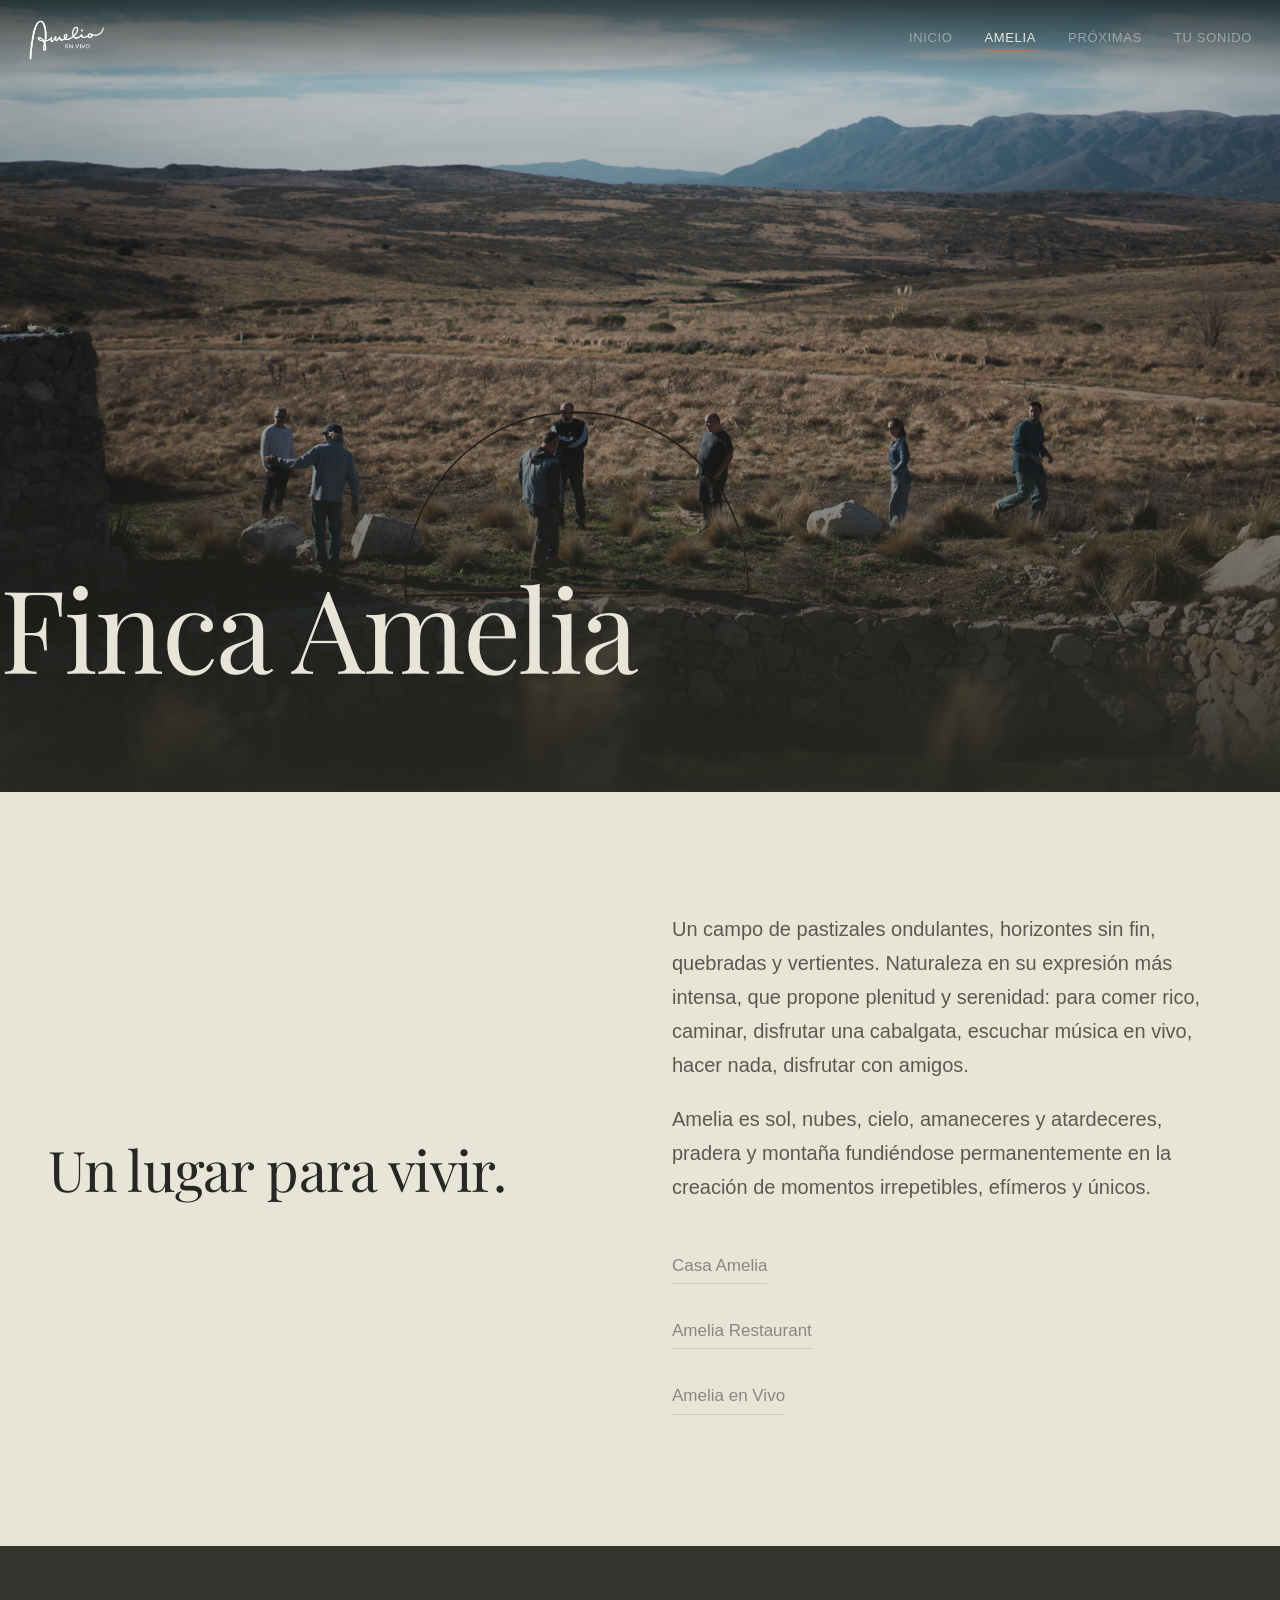
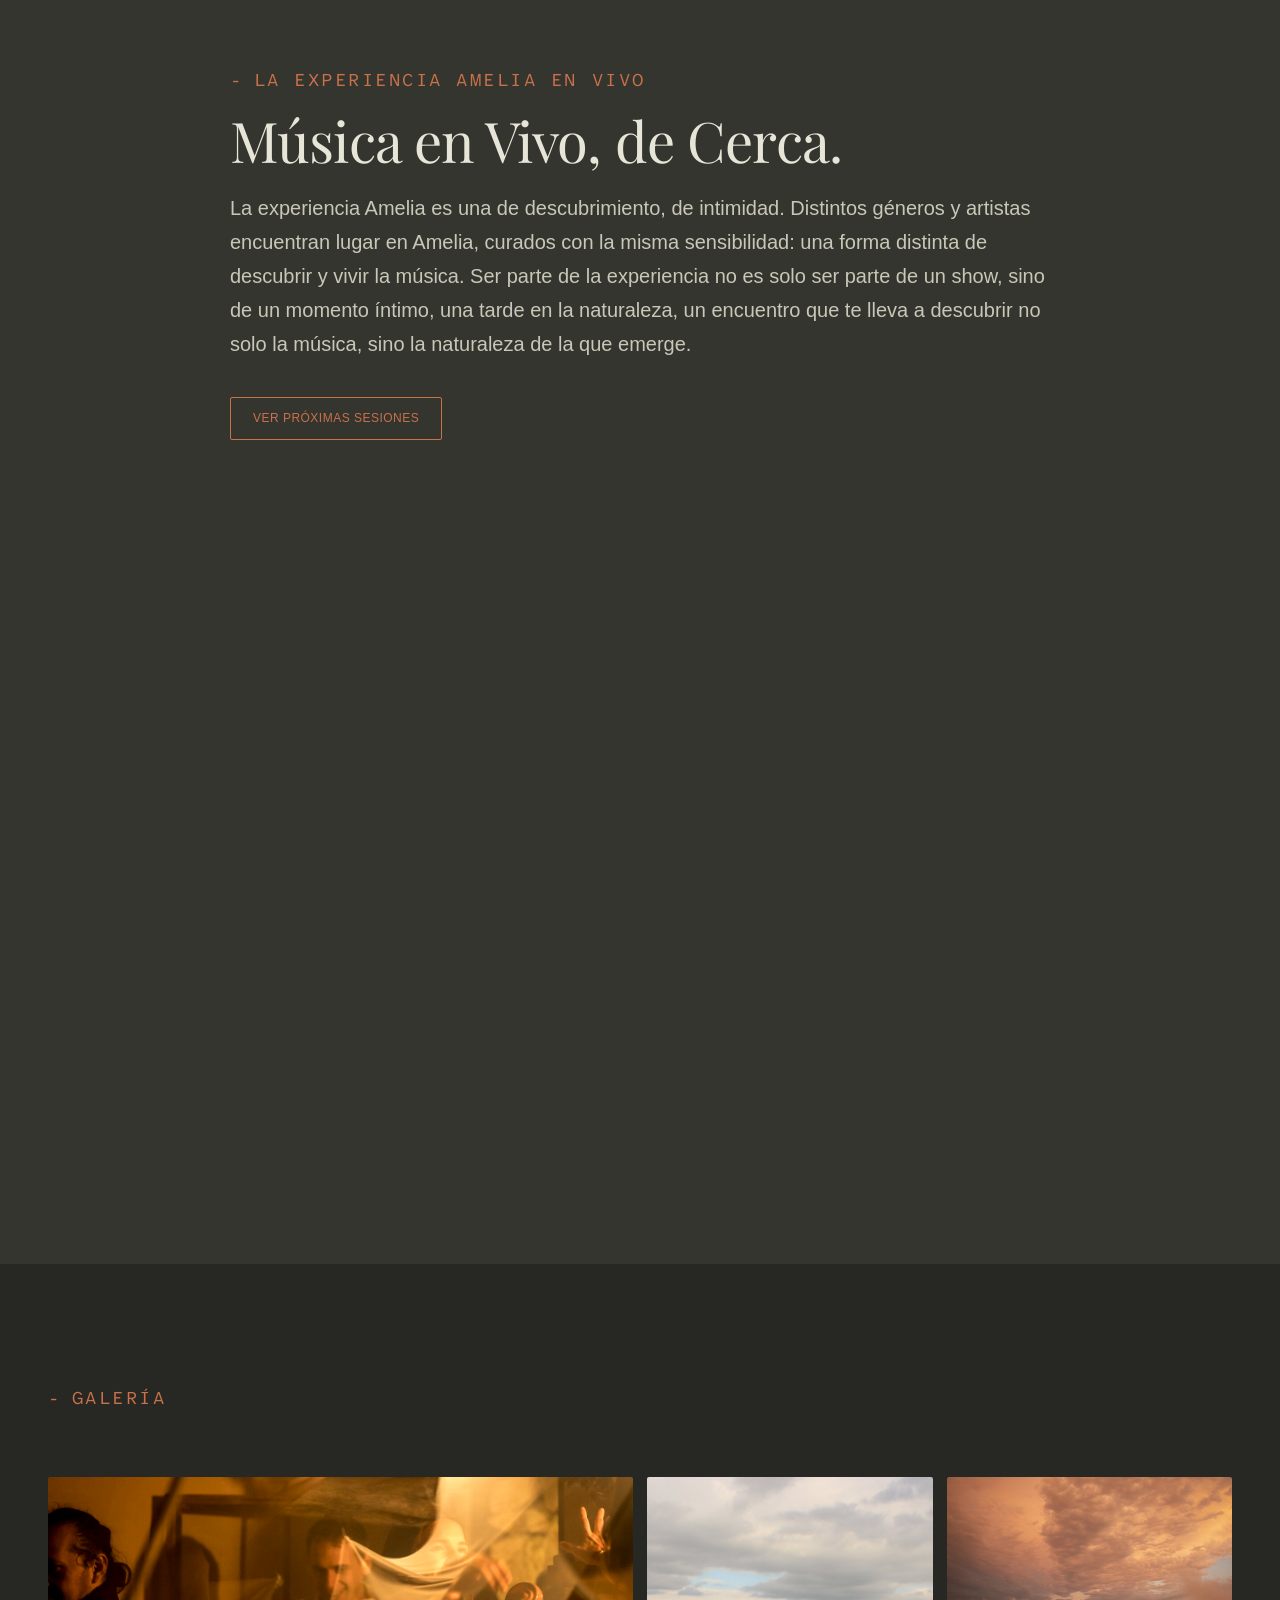
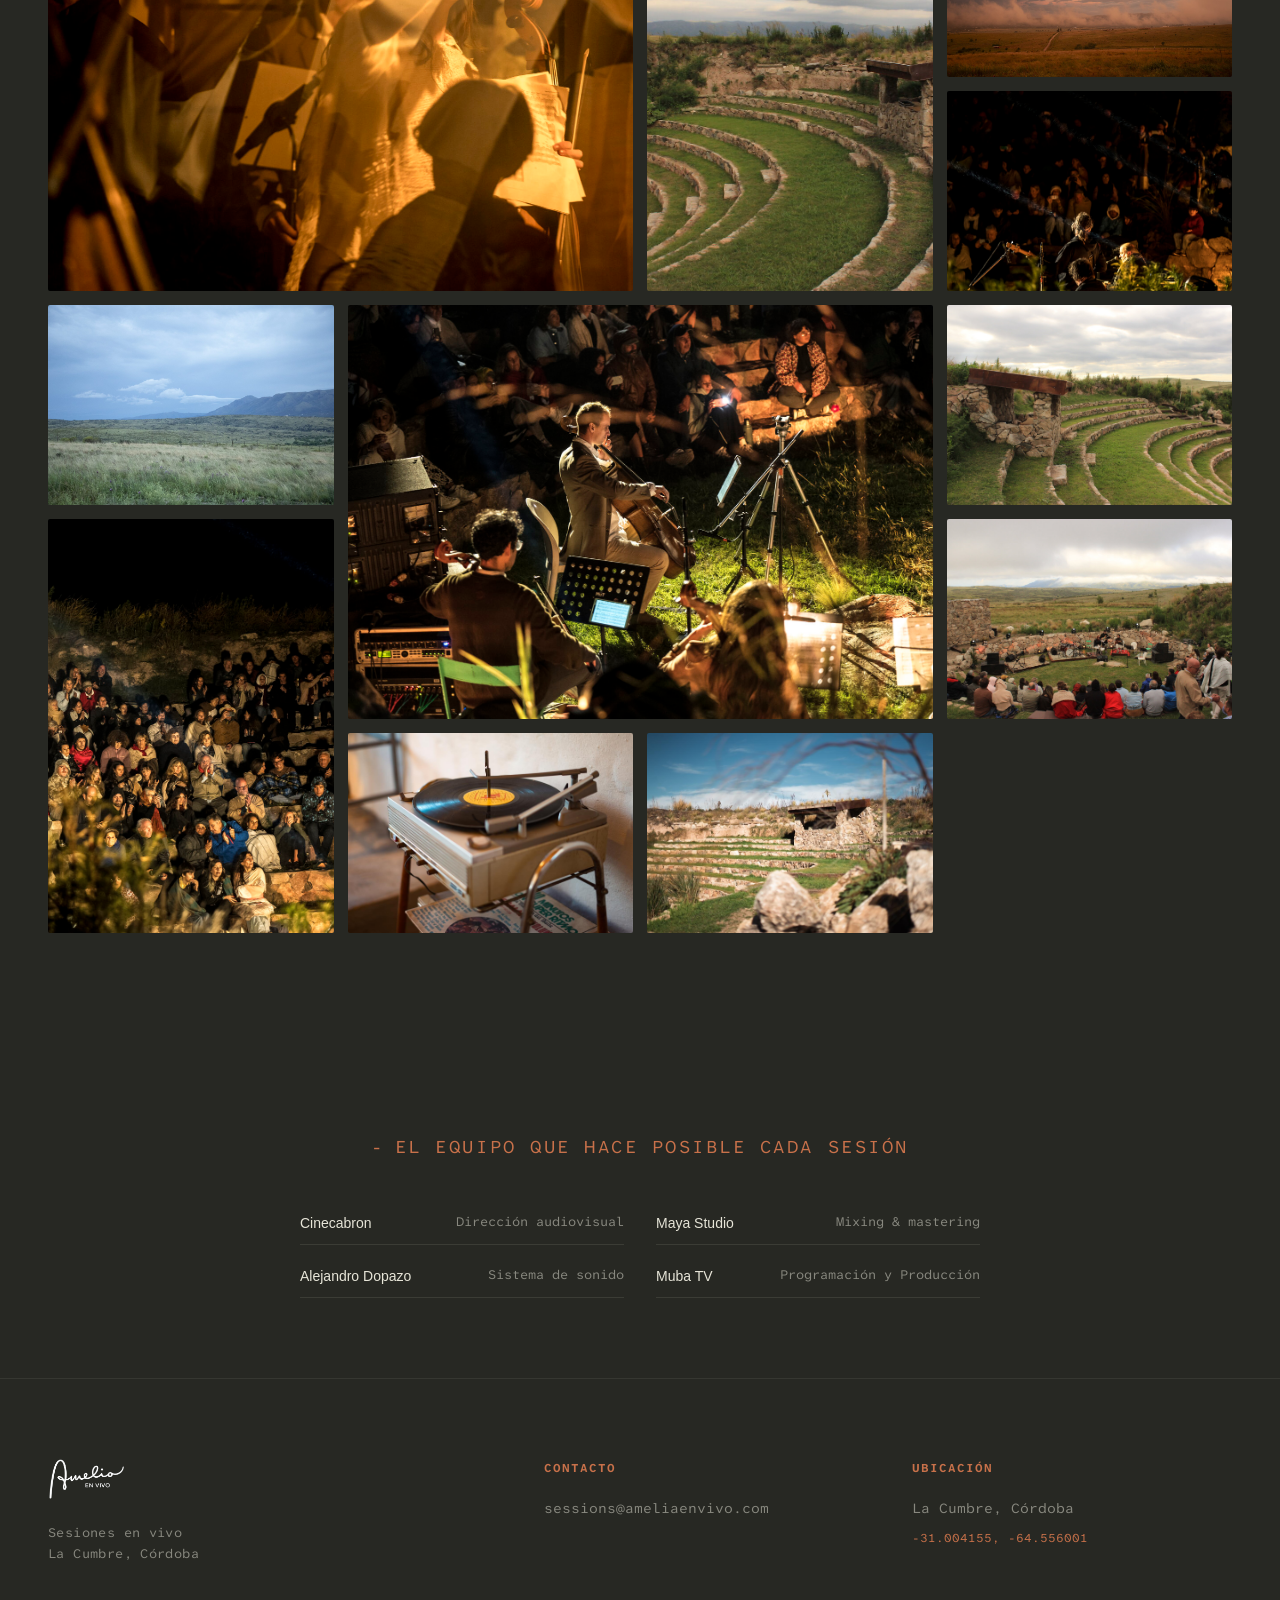
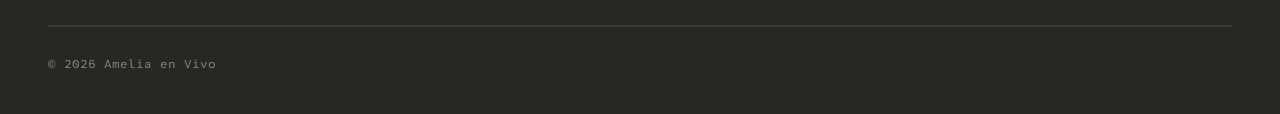
==== web/about.html @ b9bb99a6 "Initial commit" ====
<!DOCTYPE html>
<html lang="es">
<head>
<meta charset="UTF-8">
<meta name="viewport" content="width=device-width, initial-scale=1.0">
<title>Amelia · Un ecosistema cultural vivo</title>
<meta name="description" content="Amelia. Reserva natural, restaurante, viñedos, chacras y música en vivo en las sierras de Córdoba.">
<link rel="icon" type="image/x-icon" href="images/favicon.ico">
<link rel="icon" type="image/png" sizes="512x512" href="images/favicon-512.png">
<link rel="icon" type="image/png" sizes="192x192" href="images/favicon-192.png">
<link rel="apple-touch-icon" sizes="512x512" href="images/favicon-512.png">
<link rel="preconnect" href="https://fonts.googleapis.com">
<link rel="preconnect" href="https://fonts.gstatic.com" crossorigin>
<link rel="stylesheet" href="css/styles.css">
</head>
<body>
<nav class="nav-inner">
  <a href="index.html" class="nav-colors-logo">
    <img src="images/logo-amelia.png" alt="Amelia en Vivo" style="height:40px;width:auto;">
  </a>
  <div class="nav-inner-links">
    <a href="index.html" data-page="index.html">Inicio</a>
    <a href="about.html" data-page="about.html" class="active">Amelia</a>
    <a href="future-sounds.html" data-page="future-sounds.html">Próximas</a>
    <a href="your-sound.html" data-page="your-sound.html">Tu Sonido</a>
  </div>
</nav>

<!-- HERO -->
<header class="hero" style="min-height:88vh;">
  <div class="hero-bg" style="background-image:url('images/amelia-37.jpg'); background-position:center 40%;"></div>
  <div class="hero-content hero-content-editorial">
    <h1 style="font-family:var(--serif);font-weight:400;font-size:clamp(52px,9vw,120px);color:var(--beige);letter-spacing:-0.02em;line-height:1;">Finca Amelia</h1>
  </div>
</header>

<!-- FINCA AMELIA -->
<section class="bg-beige section-pad reveal">
  <div class="wrap">
    <div class="grid-2" style="margin-top:0;">
      <div>
        <h2>Un lugar para vivir.</h2>
      </div>
      <div>
        <p class="lead">Un campo de pastizales ondulantes, horizontes sin fin, quebradas y vertientes. Naturaleza en su expresión más intensa, que propone plenitud y serenidad: para comer rico, caminar, disfrutar una cabalgata, escuchar música en vivo, hacer nada, disfrutar con amigos.</p>
        <p class="lead" style="margin-top:20px;">Amelia es sol, nubes, cielo, amaneceres y atardeceres, pradera y montaña fundiéndose permanentemente en la creación de momentos irrepetibles, efímeros y únicos.</p>

        <div class="friends-list friends-list-links" style="margin-top:36px;">
          <div><a href="https://www.instagram.com/casaamelia_lacumbre/?hl=mr" target="_blank" rel="noopener" class="finca-link">Casa Amelia</a></div>
          <div><a href="https://www.instagram.com/amelia_lacumbre/?hl=es" target="_blank" rel="noopener" class="finca-link">Amelia Restaurant</a></div>
          <div><a href="https://www.instagram.com/ameliaenvivo" target="_blank" rel="noopener" class="finca-link">Amelia en Vivo</a></div>
        </div>
      </div>
    </div>
  </div>
</section>

<!-- LA EXPERIENCIA AMELIA EN VIVO -->
<section class="bg-soft section-pad reveal">
  <div class="wrap">
    <div class="amelia-text-block">
      <div class="eyebrow">La experiencia Amelia en Vivo</div>
      <h2 style="margin-top:16px;">Música en Vivo, de Cerca.</h2>
      <p class="lead" style="margin-top:20px;">La experiencia Amelia es una de descubrimiento, de intimidad. Distintos géneros y artistas encuentran lugar en Amelia, curados con la misma sensibilidad: una forma distinta de descubrir y vivir la música. Ser parte de la experiencia no es solo ser parte de un show, sino de un momento íntimo, una tarde en la naturaleza, un encuentro que te lleva a descubrir no solo la música, sino la naturaleza de la que emerge.</p>

      <a href="future-sounds.html" class="btn" style="margin-top:36px;">Ver Próximas Sesiones</a>
    </div>
  </div>
  <div class="amelia-video-full">
    <video autoplay muted loop playsinline preload="auto">
      <source src="video/reel-amelia.mp4" type="video/mp4">
    </video>
  </div>
</section>

<!-- GALERÍA -->
<section class="bg-black section-pad reveal" id="galeria" style="scroll-margin-top:80px;">
  <div class="wrap">
    <div class="section-head">
      <div class="eyebrow">Galería</div>
    </div>

    <div class="gallery">
      <img class="g-big lightbox-trigger" src="images/show-noche-banda.jpg" alt="Sesión en vivo nocturna en el anfiteatro Amelia">
      <img class="g-tall lightbox-trigger" src="images/anfiteatro-vacio-01.jpg" alt="Anfiteatro de piedra de Amelia en Vivo">
      <img class="lightbox-trigger" src="images/atardecer-01.jpg" alt="Atardecer en Amelia">
      <img class="lightbox-trigger" src="images/show-noche-publico-01.jpg" alt="Público disfrutando de una sesión nocturna">
      <img class="lightbox-trigger" src="images/wide-02.jpg" alt="Vista panorámica de Amelia">
      <img class="g-big lightbox-trigger" src="images/show-noche-chelista.jpg" alt="Chelista tocando de noche en Amelia en Vivo">
      <img class="lightbox-trigger" src="images/anfiteatro-vacio-02.jpg" alt="Gradas de piedra del anfiteatro al atardecer">
      <img class="g-tall lightbox-trigger" src="images/show-noche-publico-02.jpg" alt="Público aplaudiendo en una sesión nocturna">
      <img class="lightbox-trigger" src="images/anfiteatro-vacio-03.jpg" alt="Vista panorámica del anfiteatro">
      <img class="lightbox-trigger" src="images/amelia-29.jpg" alt="Amelia">
      <img class="lightbox-trigger" src="images/amelia-33.jpg" alt="Amelia">
    </div>
  </div>
</section>

<!-- LIGHTBOX -->
<div class="lightbox" id="lightbox" role="dialog" aria-modal="true" aria-label="Imagen ampliada">
  <button class="lightbox-close" id="lightboxClose" aria-label="Cerrar">
    <svg width="20" height="20" viewBox="0 0 20 20" fill="none"><path d="M2 2l16 16M18 2L2 18" stroke="currentColor" stroke-width="1.5"/></svg>
  </button>
  <button class="lightbox-prev" id="lightboxPrev" aria-label="Anterior">
    <svg width="20" height="20" viewBox="0 0 24 24" fill="none" stroke="currentColor" stroke-width="1.5"><path d="M15 18l-6-6 6-6"/></svg>
  </button>
  <button class="lightbox-next" id="lightboxNext" aria-label="Siguiente">
    <svg width="20" height="20" viewBox="0 0 24 24" fill="none" stroke="currentColor" stroke-width="1.5"><path d="M9 18l6-6-6-6"/></svg>
  </button>
  <div class="lightbox-img-wrap">
    <img id="lightboxImg" src="" alt="">
  </div>
  <div class="lightbox-counter" id="lightboxCounter"></div>
</div>

<!-- EQUIPO -->
<section class="bg-black section-pad-sm reveal">
  <div class="wrap" style="text-align:center;">
    <div class="eyebrow" style="justify-content:center;">El equipo que hace posible cada sesión</div>
    <div class="friends-list" style="max-width:680px;margin:40px auto 0;">
      <div><b>Cinecabron</b><a href="https://cinecabronproducciones.com.ar/" target="_blank" rel="noopener">Dirección audiovisual</a></div>
      <div><b>Maya Studio</b><a href="https://www.instagram.com/maya_studiocba/?hl=es" target="_blank" rel="noopener">Mixing &amp; mastering</a></div>
      <div><b>Alejandro Dopazo</b><a href="https://www.instagram.com/aledopazo/" target="_blank" rel="noopener">Sistema de sonido</a></div>
      <div><b>Muba TV</b><a href="https://www.muba.tv/" target="_blank" rel="noopener">Programación y Producción</a></div>
    </div>
  </div>
</section>

<footer>
  <div class="wrap">
    <div class="footer-grid">
      <div>
        <div class="footer-logo"><img src="images/logo-amelia.png" alt="Amelia en Vivo" style="height:40px;width:auto;"></div>
        <p class="footer-tag">Sesiones en vivo<br>La Cumbre, Córdoba</p>
      </div>
      <div class="footer-col">
        <h4>Contacto</h4>
        <a href="mailto:sessions@ameliaenvivo.com">sessions@ameliaenvivo.com</a>
      </div>
      <div class="footer-col">
        <h4>Ubicación</h4>
        <p>La Cumbre, Córdoba</p>
        <a href="https://www.google.com/maps/place/Amelia+La+Cumbre/@-31.0041527,-64.5572885,489m/data=!3m1!1e3!4m12!1m5!3m4!2zMzHCsDAwJzE1LjAiUyA2NMKwMzMnMjEuNiJX!8m2!3d-31.004155!4d-64.556001!3m5!1s0x942d9bf448ba1163:0xab26588932212530!8m2!3d-31.0029512!4d-64.556403!16s%2Fg%2F11rp_4b8sm" target="_blank" rel="noopener" style="color:var(--accent);font-family:var(--mono);font-size:12px;">-31.004155, -64.556001</a>
      </div>
    </div>
    <div class="divider"></div>
    <div class="footer-bottom">
      <span>© 2026 Amelia en Vivo</span>
    </div>
  </div>
</footer>

<script src="js/main.js"></script>
</body>
</html>
---- web/css/styles.css ----
/* Fonts: Atkinson Hyperlegible Mono (libre) + Playfair Display como fallback de Antonia */
/* Para producción: reemplazar Playfair Display por Antonia (licencia Atipo) via @font-face */
@import url('https://fonts.googleapis.com/css2?family=Atkinson+Hyperlegible+Mono:ital,wght@0,100..900;1,100..900&family=Playfair+Display:ital,wght@0,400;0,500;0,600;1,400;1,500&display=swap');

:root{
  --black: #272823;
  --black-soft: #34352f;
  --beige: #E7E5D8;
  --beige-deep: #DCD9C8;
  --gray: #88887F;
  --accent: #C8714A;   /* Terracota */
  --coral: #C8714A;   /* alias para compatibilidad */
  --accent-dark: #A85A35;  /* Terracota oscura */
  --coral-deep: #A85A35;  /* alias para compatibilidad */
  --green: #455B5C;
  --blue: #5E7F92;
  --mustard: #D9A458;
  --olive: #5C501C;    /* Oliva oficial brandbook */
  --blue-brand: #628599; /* Azul-gris oficial brandbook */
  --amber: #E7B05F;     /* Ámbar (reservado) */

  --serif: 'Antonia', 'Playfair Display', Georgia, serif;  /* Antonia via @font-face cuando tengas la licencia */
  --sans: 'Helvetica Neue', Helvetica, Arial, sans-serif;
  --mono: 'Atkinson Hyperlegible Mono', 'Courier New', monospace;

  --max: 1280px;
}

*{margin:0;padding:0;box-sizing:border-box;}

html{scroll-behavior:smooth;}

body{
  background:var(--black);
  color:var(--beige);
  font-family:var(--sans);
  font-size:17px;
  line-height:1.6;
  -webkit-font-smoothing:antialiased;
  overflow-x:hidden;
}

a{color:inherit;text-decoration:none;}

img{display:block;max-width:100%;}

.wrap{max-width:var(--max);margin:0 auto;padding:0 48px;}

/* ---------- Eyebrow / mono labels ---------- */
.eyebrow{
  font-family:var(--mono);
  font-size:18px;
  letter-spacing:0.14em;
  text-transform:uppercase;
  color:var(--accent);
  display:flex;
  align-items:center;
  gap:10px;
}
.eyebrow::before{
  content:'-';
  color:var(--accent);
  font-family:var(--mono);
  display:inline-block;
}

/* ---------- Headings ---------- */
h1,h2,h3{
  font-family:var(--serif);
  font-weight:400;
  line-height:1.08;
  letter-spacing:-0.01em;
}
h1{font-size:clamp(44px,7.5vw,96px); letter-spacing:-0.02em;}
h2{font-size:clamp(32px,4.5vw,56px); letter-spacing:-0.015em;}
h3{font-size:clamp(21px,2.4vw,30px);font-style:italic;font-weight:400;}

p{color:var(--gray);}
p.lead{font-size:20px;line-height:1.7;color:#C9C7B8; font-weight:300;}

/* ---------- Nav ---------- */
.nav{
  position:fixed;top:0;left:0;right:0;z-index:100;
  background:rgba(39,40,35,0.88);
  backdrop-filter:blur(10px);
  border-bottom:1px solid rgba(231,229,216,0.08);
}
.nav .wrap{
  display:grid;
  grid-template-columns:1fr auto 1fr;
  align-items:center;
  height:84px;
  gap:24px;
}
.nav-links{display:flex;gap:36px;align-items:center;}
.nav-links a{
  font-family:var(--sans);
  font-size:15px;
  letter-spacing:0.02em;
  color:var(--gray);
  position:relative;
  padding:6px 0;
  transition:color .25s ease;
}
.nav-links a:hover, .nav-links a.active{color:var(--beige);}
.nav-links a.active::after{
  content:'';
  position:absolute;left:0;bottom:-2px;
  width:100%;height:1px;
  background:var(--accent);
}
.nav-logo{
  display:flex;align-items:center;justify-content:center;
  padding:0 10px; /* área de protección: 1/5 de altura del logo (51px/5≈10px) */
}
.nav-logo svg{height:38px;width:auto;}
.nav-right-group{display:flex;align-items:center;justify-content:flex-end;gap:36px;}
.nav-right{display:flex;align-items:center;gap:24px;}
.icon-link{width:18px;height:18px;color:var(--gray);transition:color .2s;}
.icon-link:hover{color:var(--beige);}
.btn{
  font-family:var(--sans);
  font-size:12px;
  letter-spacing:0.04em;
  text-transform:uppercase;
  padding:11px 22px;
  border-radius:2px;
  border:1px solid var(--coral);
  color:var(--coral);
  background:transparent;
  cursor:pointer;
  transition:all .25s ease;
  display:inline-block;
}
.btn:hover{background:var(--accent);color:var(--black);}
.btn-solid{background:var(--accent);color:var(--black);}
.btn-solid:hover{background:var(--accent-dark);border-color:var(--accent-dark);color:#E7E5D8;}

.nav-toggle{display:none;background:none;border:none;color:var(--beige);cursor:pointer;}

/* ---------- Hero ---------- */
.hero{
  position:relative;
  min-height:100vh;
  display:flex;
  align-items:flex-end;
  overflow:hidden;
}
.hero-bg{
  position:absolute;inset:0;
  background-size:cover;
  background-position:center 30%;
  animation:slowzoom 26s ease-in-out infinite alternate;
}
@keyframes slowzoom{
  from{transform:scale(1);}
  to{transform:scale(1.06);}
}
.hero-bg::after{
  content:'';
  position:absolute;inset:0;
  background:linear-gradient(180deg, rgba(39,40,35,0.15) 0%, rgba(39,40,35,0.45) 55%, rgba(39,40,35,0.96) 100%);
}
.hero-content{
  position:relative;z-index:2;
  width:100%;
  padding:0 48px 100px;
  max-width:var(--max);
  margin:0 auto;
}
.hero h1{color:var(--beige);margin:18px 0 28px;max-width:880px;}
.hero-meta{
  display:flex;gap:40px;flex-wrap:wrap;
  font-family:var(--mono);font-size:13px;color:var(--gray);
  letter-spacing:0.03em;
}
.hero-meta strong{color:var(--beige);font-weight:500;}
.scroll-cue{
  position:absolute;bottom:36px;right:48px;z-index:2;
  font-family:var(--mono);font-size:11px;color:var(--gray);
  display:flex;flex-direction:column;align-items:center;gap:10px;
  letter-spacing:0.1em;text-transform:uppercase;
}
.scroll-cue .line{width:1px;height:36px;background:linear-gradient(var(--accent),transparent);animation:pulse 2s ease-in-out infinite;}
@keyframes pulse{0%,100%{opacity:.4;}50%{opacity:1;}}

/* ---------- Sections ---------- */
section{position:relative;}
.section-pad{padding:120px 0;}
.section-pad-sm{padding:80px 0;}
.bg-beige{background:var(--beige);color:var(--black);}
.bg-beige p{color:#5b5a4f;}
.bg-beige .eyebrow{color:var(--coral-deep);}
.bg-black{background:var(--black);}
.bg-soft{background:var(--black-soft);}

.section-head{margin-bottom:64px;max-width:680px;}
.section-head h2{margin-top:14px;}

/* ---------- Grid helpers ---------- */
.grid-2{display:grid;grid-template-columns:1fr 1fr;gap:64px;align-items:center;}
.grid-3{display:grid;grid-template-columns:repeat(3,1fr);gap:32px;}

/* ---------- About teaser (home) ---------- */
.about-teaser-img{position:relative;overflow:hidden;border-radius:2px;}
.about-teaser-img img,
.about-teaser-img video{width:100%;height:560px;object-fit:cover;object-position:center bottom;display:block;}
.about-teaser-img{cursor:pointer;}
.about-teaser-img .vid-play{
  position:absolute;top:50%;left:50%;
  width:74px;height:74px;margin:-37px 0 0 -37px;
  border-radius:50%;
  background:rgba(39,40,35,0.55);
  border:1px solid rgba(231,229,216,0.5);
  display:flex;align-items:center;justify-content:center;
  color:var(--beige);
  transition:all .25s ease;
  z-index:2;
  pointer-events:none;
}
.about-teaser-img:hover .vid-play{background:var(--accent);border-color:var(--accent);transform:scale(1.06);}
.about-teaser-img.is-playing .vid-play{opacity:0;}
.friends-list{margin-top:36px;display:grid;grid-template-columns:1fr 1fr;gap:10px 32px;}
.friends-list div{
  font-family:var(--mono);font-size:13px;
  padding:10px 0;border-bottom:1px solid rgba(231,229,216,0.1);
  display:flex;justify-content:space-between;gap:16px;color:var(--gray);
}
.friends-list div b{color:var(--beige);font-weight:500;font-family:var(--sans);font-size:14px;}
.friends-list div a{color:var(--gray);transition:color .2s;}
.friends-list div a:hover{color:var(--accent);}

/* ---------- Carousel (sessions) ---------- */
.carousel-wrap{position:relative;}
.carousel{
  display:flex;gap:40px;overflow-x:auto;scroll-snap-type:x mandatory;
  padding:20px 8px 28px;
  scrollbar-width:none;
}
.carousel::-webkit-scrollbar{display:none;}

/* CD component */
.cd-card{
  flex:0 0 auto;width:300px;scroll-snap-align:start;
  display:block;
  text-decoration:none;
}
.cd-disc{
  position:relative;
  width:300px;height:300px;
  border-radius:50%;
  overflow:hidden;
  background:transparent;
  transition:transform .4s ease, box-shadow .4s ease;
  box-shadow:none;
}
.cd-card:hover .cd-disc{transform:scale(1.035) rotate(8deg);box-shadow:none;}
.cd-disc img{
  width:106%;height:106%;object-fit:cover;
  margin:-3%;
  filter:brightness(0.88) saturate(1.05) blur(0.4px);
  transition:filter .4s ease;
}
.cd-card:hover .cd-disc img{filter:brightness(0.92) saturate(1.05) blur(0px);}
.cd-disc::before{
  content:'';
  position:absolute;inset:0;
  background:
    repeating-radial-gradient(circle at 50% 50%, rgba(255,255,255,0.05) 0px, rgba(255,255,255,0.05) 1px, transparent 2px, transparent 38px);
  pointer-events:none;
}
.cd-label-top{
  position:absolute;top:26px;left:0;right:0;text-align:center;
  font-family:var(--mono);font-size:10px;letter-spacing:0.15em;
  color:rgba(231,229,216,0.75);text-transform:uppercase;
  z-index:2;
  text-shadow:0 1px 3px rgba(0,0,0,0.5);
}
.cd-hole{
  position:absolute;top:50%;left:50%;
  width:54px;height:54px;
  margin:-27px 0 0 -27px;
  border-radius:50%;
  background:var(--black);
  z-index:2;
  box-shadow:none;
}
.cd-play{
  position:absolute;top:50%;left:50%;
  width:54px;height:54px;
  margin:-27px 0 0 -27px;
  border-radius:50%;
  z-index:3;
  display:flex;align-items:center;justify-content:center;
  color:var(--beige);opacity:0;
  transition:opacity .25s ease;
}
.cd-card:hover .cd-play{opacity:1;}
.cd-card:hover .cd-hole{background:rgba(20,21,18,0.6);}
.cd-info{padding-top:20px;text-align:center;}
.cd-info .tag{font-family:var(--mono);font-size:11px;color:var(--accent);letter-spacing:0.06em;text-transform:uppercase;}
.cd-info h3{margin-top:6px;font-style:normal;font-size:21px;color:var(--beige);}

.carousel-nav{display:flex;gap:12px;margin-top:8px;}
.carousel-nav button{
  width:42px;height:42px;border-radius:50%;border:1px solid rgba(231,229,216,0.25);
  background:none;color:var(--beige);cursor:pointer;display:flex;align-items:center;justify-content:center;
  transition:all .2s;
}
.carousel-nav button:hover{border-color:var(--accent);color:var(--accent);}

/* ---------- Galería band (home → galería) ---------- */
.galeria-band{
  position:relative;display:block;
  height:50vh;min-height:300px;overflow:hidden;
}
.galeria-band img{
  width:100%;height:100%;object-fit:cover;
  filter:brightness(0.62);
  transition:transform .6s ease, filter .4s ease;
}
.galeria-band:hover img{transform:scale(1.04);filter:brightness(0.72);}
.galeria-band-overlay{
  position:absolute;inset:0;
  background:linear-gradient(rgba(20,21,18,0.25),rgba(20,21,18,0.5));
}
.galeria-band-text{
  position:absolute;inset:0;z-index:2;
  display:flex;flex-direction:column;align-items:center;justify-content:center;gap:18px;
}
.galeria-band-cta{
  font-family:var(--serif);font-weight:400;
  font-size:clamp(30px,4.5vw,58px);
  color:var(--beige);line-height:1;
  display:flex;align-items:center;gap:14px;
}
.galeria-band-cta span{display:inline-block;transition:transform .25s ease;}
.galeria-band:hover .galeria-band-cta span{transform:translateX(8px);}

/* ---------- Gallery grid ---------- */
.gallery{
  display:grid;
  grid-template-columns:repeat(4,1fr);
  grid-auto-rows:200px;
  gap:14px;
}
.gallery img{width:100%;height:100%;object-fit:cover;border-radius:2px;}
.gallery .g-big{grid-column:span 2;grid-row:span 2;}
.gallery .g-tall{grid-row:span 2;}

/* ---------- Future Sounds cards - formato brandbook (ticket/phone) ---------- */
.fs-grid{
  display:grid;
  grid-template-columns:repeat(3, 1fr);
  gap:32px;
}
.fs-card{
  display:flex;flex-direction:column;
  border-radius:28px;
  overflow:hidden;
  text-decoration:none;color:inherit;
  position:relative;
  transition:transform .3s ease, box-shadow .3s ease;
  box-shadow:0 0 0 1px rgba(231,229,216,0.08);
}
.fs-card:hover{transform:translateY(-4px);box-shadow:0 22px 44px rgba(0,0,0,0.3), 0 0 0 1px rgba(231,229,216,0.14);}
.fs-card .fs-top{
  position:relative;
  padding:28px 26px 24px;
  min-height:190px;
  display:flex;flex-direction:column;
  overflow:hidden;
}
.fs-card .fs-diag{
  position:absolute;top:38px;right:-10px;width:62%;height:1px;
  background:currentColor;opacity:0.35;
  transform:rotate(18deg);
  transform-origin:right center;
}
.fs-card .fs-meta{
  display:flex;align-items:center;gap:10px;
  font-family:var(--mono);font-size:14px;letter-spacing:0.05em;
  position:relative;z-index:2;
  margin-bottom:18px;
}
.fs-card .fs-meta .fs-date{text-decoration:underline;text-underline-offset:3px;flex-shrink:0;}
.fs-card .fs-name-row{
  display:flex;justify-content:space-between;align-items:flex-end;
  margin-top:auto;
  position:relative;z-index:2;
  gap:10px;
}
.fs-card .fs-name-row h3{
  font-family:var(--sans);font-weight:600;font-style:normal;
  font-size:30px;line-height:1.12;
  text-decoration:underline;text-underline-offset:6px;
  text-decoration-thickness:1.5px;
}
.fs-card .fs-num{
  font-family:var(--sans);font-weight:600;font-size:30px;
  opacity:0.9;flex-shrink:0;
}
.fs-card .fs-sub{
  margin-top:10px;font-size:16px;line-height:1.5;
  position:relative;z-index:2;
  max-width:90%;
}
.fs-card .fs-img{height:280px;overflow:hidden;background:var(--black-soft);}
.fs-card .fs-img img{width:100%;height:100%;object-fit:cover;display:block;transition:transform .5s ease;}
.fs-card:hover .fs-img img{transform:scale(1.04);}
.fs-card .fs-bio{
  padding:26px 26px 28px;
  background:var(--black-soft);
  flex:1;
}
.fs-card .fs-bio p{font-size:16px;line-height:1.65;color:var(--gray);}
.fs-card .fs-bio p b{color:var(--beige);font-weight:500;font-style:normal;}
.fs-card .fs-bottom{
  padding:20px 26px 26px;
  background:var(--black-soft);
  display:flex;justify-content:space-between;align-items:center;
  border-top:1px solid rgba(231,229,216,0.08);
}
.fs-card .fs-bottom .fs-dots{font-family:var(--mono);font-size:13px;letter-spacing:3px;color:var(--gray);}
.fs-card .fs-ticket-btn{
  font-family:var(--mono);font-size:13px;letter-spacing:0.06em;text-transform:uppercase;
  display:flex;align-items:center;gap:8px;
  color:var(--accent);
  border:1px solid var(--accent);
  padding:9px 16px;border-radius:20px;
  transition:all .25s ease;
}
.fs-card:hover .fs-ticket-btn{background:var(--accent);}
.fs-card:hover .fs-ticket-btn span{color:var(--black);}
.fs-card .fs-ticket-btn span{transition:color .25s ease;}

.fs-card.fs-coral .fs-top{background:var(--coral);color:#2b1208;}
.fs-card.fs-blue .fs-top{background:var(--blue);color:#0d1b22;}
.fs-card.fs-beige .fs-top{background:var(--beige);color:var(--black);}
.fs-card.fs-beige .fs-meta{color:var(--coral-deep);}
.fs-card.fs-beige .fs-diag{background:var(--coral-deep);opacity:0.5;}

.empty-state{
  padding:140px 0;text-align:center;
}
.empty-state p{font-family:var(--mono);font-size:14px;letter-spacing:0.04em;}

/* ---------- Form (your sound) ---------- */
.form-grid{display:grid;grid-template-columns:1fr 1fr;gap:64px;}
.field{margin-bottom:28px;}
.field label{
  display:block;font-family:var(--mono);font-size:12px;
  letter-spacing:0.04em;text-transform:uppercase;color:var(--gray);margin-bottom:10px;
}
.field label .req{color:var(--accent);}
.field input, .field textarea{
  width:100%;background:transparent;border:none;
  border-bottom:1px solid rgba(39,40,35,0.2);
  color:var(--beige);font-family:var(--sans);font-size:16px;
  padding:10px 2px;outline:none;transition:border-color .2s;
}
.field input:focus, .field textarea:focus{border-color:var(--accent);}
.field-row{display:grid;grid-template-columns:1fr 1fr;gap:24px;}
.field-error-msg{
  display:none;
  font-family:var(--mono);font-size:12px;letter-spacing:0.02em;
  color:#A23E1D;margin-top:8px;
}
.field.has-error input,
.field.has-error textarea{border-bottom-color:#A23E1D;}
.field.has-error .upload-box{border-color:#A23E1D;}
.field.has-error .field-error-msg{display:block;}
.form-banner{
  display:none;
  font-family:var(--mono);font-size:13px;line-height:1.6;
  padding:14px 18px;border-radius:4px;margin-bottom:24px;
  border:1px solid #A23E1D;color:#A23E1D;background:rgba(162,62,29,0.06);
}
.form-banner.show{display:block;}
.form-banner.success{
  border-color:var(--green);color:var(--green);background:rgba(69,91,92,0.08);
}
.upload-box{
  border:1px dashed rgba(39,40,35,0.25);
  border-radius:2px;padding:48px;text-align:center;
  font-family:var(--mono);font-size:13px;color:var(--gray);
  cursor:pointer;transition:border-color .2s;
}
.upload-box:hover{border-color:var(--accent);}
.upload-box .plus{font-size:28px;color:var(--accent);display:block;margin-bottom:10px;}
.file-types{list-style:none;margin-top:16px;}
.file-types li{font-size:14px;color:var(--gray);padding:4px 0;}
.file-types li::before{content:'· ';color:var(--accent);}
.submit-btn{
  width:100%;padding:16px;background:var(--accent);color:var(--black);
  border:none;font-family:var(--sans);font-size:13px;letter-spacing:0.08em;
  text-transform:uppercase;cursor:pointer;transition:background .2s;border-radius:2px;
}
.submit-btn:hover{background:var(--accent-dark);}
.submit-btn:disabled{opacity:0.6;cursor:not-allowed;}

/* ---------- Footer ---------- */
footer{
  background:var(--black);
  border-top:1px solid rgba(231,229,216,0.08);
  padding:80px 0 40px;
}
.footer-grid{display:grid;grid-template-columns:1.4fr 1fr 1fr;gap:48px;margin-bottom:60px;}
.footer-logo{margin-bottom:24px;padding-bottom:0;} /* área de protección garantizada */
.footer-logo svg{height:44px;width:auto;}
.footer-logo img{display:block;}
.footer-tag{font-family:var(--mono);font-size:13px;color:var(--gray);letter-spacing:0.03em;}
.footer-col h4{
  font-family:var(--mono);font-size:12px;letter-spacing:0.08em;
  text-transform:uppercase;color:var(--accent);margin-bottom:18px;
}
.footer-col p, .footer-col a{
  display:block;font-size:14px;color:var(--gray);margin-bottom:10px;
  font-family:var(--mono);
}
.footer-col a:hover{color:var(--amber);}
.footer-bottom{
  border-top:1px solid rgba(231,229,216,0.08);
  padding-top:28px;
  display:flex;justify-content:space-between;
  font-family:var(--mono);font-size:12px;color:var(--gray);
  flex-wrap:wrap;gap:12px;
}

/* ---------- Misc decorative ---------- */
.divider{height:1px;background:rgba(231,229,216,0.1);margin:0;}
.signature-mark{
  position:absolute;opacity:0.05;pointer-events:none;
  font-family:var(--serif);font-style:italic;
}

/* ---------- Responsive (tablet) ---------- */
@media (max-width: 1180px) and (min-width: 981px){
  .fs-grid{grid-template-columns:repeat(2,1fr);}
}

/* ---------- Responsive ---------- */
@media (max-width: 980px){
  .wrap{padding:0 24px;}
  .nav .wrap{padding:0 20px;grid-template-columns:1fr auto 1fr;}
  .nav-links, .nav-right-group{display:none;}
  .nav.mobile-menu-open{position:fixed;height:100vh;overflow-y:auto;}
  .nav.mobile-menu-open .wrap{
    display:flex;flex-wrap:wrap;
    align-items:center;
  }
  .nav.mobile-menu-open .nav-links,
  .nav.mobile-menu-open .nav-right-group{
    background:var(--black-soft);
    width:100%;
    border-top:1px solid rgba(231,229,216,0.08);
  }
  .nav.mobile-menu-open .nav-links{
    display:flex;flex-direction:column;align-items:flex-start;gap:18px;
    padding:24px 28px;
    order:1;
  }
  .nav.mobile-menu-open .nav-right-group{
    display:flex;flex-direction:column;align-items:flex-start;gap:0;
    padding:0;
    order:2;
  }
  .nav.mobile-menu-open .nav-right-group .nav-links{
    border-top:none;order:0;
  }
  .nav.mobile-menu-open .nav-right{
    order:1;width:100%;padding:18px 28px 24px;
    border-top:1px solid rgba(231,229,216,0.08);
  }
  .nav-toggle{display:block;}
  .grid-2{grid-template-columns:1fr;gap:40px;}
  .grid-3{grid-template-columns:1fr;}
  .friends-list{grid-template-columns:1fr;}
  .gallery{grid-template-columns:repeat(2,1fr);grid-auto-rows:160px;}
  .gallery .g-big{grid-column:span 2;grid-row:span 1;height:320px;}
  .fs-grid{grid-template-columns:1fr;gap:28px;}
  .fs-card .fs-top{min-height:170px;}
  .fs-card .fs-img{height:320px;}
  .form-grid{grid-template-columns:1fr;gap:32px;}
  .field-row{grid-template-columns:1fr;}
  .footer-grid{grid-template-columns:1fr;gap:36px;}
  .cd-card, .cd-disc{width:220px;height:220px;}
  .cd-hole, .cd-play{width:42px;height:42px;margin:-21px 0 0 -21px;}
  .hero-meta{gap:24px;}
  section.section-pad{padding:80px 0;}
}

/* CD overlay info (name + date inside disc) */
.cd-overlay-info{
  position:absolute;bottom:68px;left:0;right:0;
  text-align:center;z-index:2;
  padding:0 16px;
  pointer-events:none;
}
.cd-overlay-artist{
  font-family:var(--serif);font-style:italic;font-size:17px;
  color:var(--beige);
  text-shadow:0 1px 6px rgba(0,0,0,0.7);
  line-height:1.2;
}
.cd-overlay-date{
  font-family:var(--mono);font-size:10px;letter-spacing:0.12em;
  text-transform:uppercase;color:rgba(231,229,216,0.75);
  margin-top:5px;
  text-shadow:0 1px 4px rgba(0,0,0,0.6);
}

/* Qué es Amelia: text + full-width video layout */
.amelia-text-block{
  max-width:820px;
  margin:0 auto;
  text-align:left;
}
.amelia-text-block .friends-list{grid-template-columns:1fr 1fr;}
.amelia-video-full{
  margin-top:64px;
  width:100%;
  line-height:0;
}
.amelia-video-full video{
  width:100%;
  max-height:80vh;
  object-fit:cover;
  display:block;
}


/* ═══════════════════════════════════════════════
   EDITORIAL HERO (video + coords)
═══════════════════════════════════════════════ */
.hero-video{
  position:relative;
  height:100vh;min-height:600px;
  display:flex;align-items:flex-end;
  overflow:hidden;
}
.hero-video-bg{
  position:absolute;inset:0;z-index:0;
}
.hero-video-bg video{
  width:100%;height:100%;
  object-fit:cover;display:block;
}
.hero-video-overlay{
  position:absolute;inset:0;
  background:linear-gradient(to top, rgba(25,26,22,0.82) 0%, rgba(25,26,22,0.18) 55%, rgba(25,26,22,0.05) 100%);
}
.hero-content-editorial{
  position:relative;z-index:2;
  padding:0 0 80px;
}
.hero-title-editorial{
  font-size:clamp(52px,9vw,120px);
  line-height:1.0;
  letter-spacing:-0.03em;
  color:var(--beige);
  font-style:normal;
  margin:0;
}
/* Texto introductorio "Amelia" (about hero) */
.hero-amelia-text{
  max-width:640px;
  margin-top:22px;
}
.hero-amelia-text p{
  font-family:var(--sans);
  color:#EFEDE2;
  font-size:clamp(15px,1.55vw,18px);
  line-height:1.72;
  font-weight:300;
  margin-bottom:15px;
  text-shadow:0 1px 10px rgba(0,0,0,0.6);
}
.hero-amelia-close{
  font-family:var(--serif) !important;
  font-size:clamp(20px,2.3vw,28px) !important;
  color:var(--beige) !important;
  font-weight:400;
  margin-top:6px !important;
}
.hero-coords{
  display:flex;
  gap:28px;
  align-items:baseline;
  margin-top:20px;
  flex-wrap:wrap;
}
.hero-location{
  font-family:var(--sans);
  font-size:18px;
  font-weight:400;
  color:var(--beige);
  letter-spacing:0.02em;
}
.hero-gps{
  font-family:var(--mono);
  font-size:13px;
  letter-spacing:0.08em;
  color:var(--coral);     /* terracota / salmón */
}
.hero-sub-editorial{
  font-family:var(--mono);
  font-size:13px;
  letter-spacing:0.12em;
  text-transform:uppercase;
  color:rgba(231,229,216,0.6);
  margin-top:16px;
}

/* ═══════════════════════════════════════════════
   EDITORIAL SECTION HEADS
═══════════════════════════════════════════════ */
.section-head-editorial{
  margin-bottom:56px;
}
.display-title{
  font-size:clamp(44px,7vw,96px);
  letter-spacing:-0.02em;
  margin-top:12px;
  line-height:1.0;
}
.section-pad-lg{
  padding:100px 0 120px;
}

/* ═══════════════════════════════════════════════
   CD DISC: fix full coverage + minimal blur
═══════════════════════════════════════════════ */
.cd-disc img{
  position:absolute;inset:0;
  width:100%;height:100%;
  object-fit:cover;
  object-position:center center;
  border-radius:50%;
  filter:brightness(1) saturate(1.05);
  transition:filter .3s ease;
}
.cd-card:hover .cd-disc img{
  filter:brightness(1.03) saturate(1.08);
}

/* ═══════════════════════════════════════════════
   CLOSING SECTION (Próximas fechas + paisaje)
═══════════════════════════════════════════════ */
.closing-section{
  position:relative;
  background:var(--black);
}
.closing-text{
  padding:100px 40px 80px;
  max-width:var(--max);
  margin:0 auto;
  position:relative;z-index:2;
}
.closing-landscape{
  position:relative;
  width:100%;
  height:55vh;
  min-height:360px;
  overflow:hidden;
}
.closing-landscape img{
  width:100%;height:100%;
  object-fit:cover;
  object-position:center 40%;
  display:block;
  filter:brightness(0.72);
}

/* ═══════════════════════════════════════════════
   ABOUT HERO sub-title
═══════════════════════════════════════════════ */
.hero-sub-editorial{
  font-family:var(--mono);
  font-size:13px;
  letter-spacing:0.14em;
  text-transform:uppercase;
  color:rgba(231,229,216,0.55);
  margin-top:18px;
}

/* About bg-beige eyebrow override */
.bg-beige .eyebrow{
  color:var(--coral-deep);
}


/* ═══════════════════════════════════════════════
   NAV COLORS x STUDIOS STYLE
═══════════════════════════════════════════════ */
.nav-colors{
  position:fixed;top:0;left:0;right:0;z-index:200;
  display:flex;align-items:center;justify-content:space-between;
  padding:22px 28px;
  pointer-events:none; /* solo los hijos son clickeables */
}
.nav-colors-logo,
.nav-colors-burger{
  pointer-events:all;
}
.nav-colors-logo{
  display:flex;align-items:center;
}
.nav-colors-burger{
  background:none;border:none;cursor:pointer;
  color:var(--beige);
  padding:6px;
  transition:opacity .2s;
}
.nav-colors-burger:hover{opacity:.65;}

/* ═══════════════════════════════════════════════
   OVERLAY MENU
═══════════════════════════════════════════════ */
.menu-overlay{
  position:fixed;inset:0;z-index:300;
  background:rgba(20,21,18,0.97);
  opacity:0;pointer-events:none;
  transition:opacity .35s ease;
  display:flex;
}
.menu-overlay.is-open{
  opacity:1;pointer-events:all;
}
.menu-overlay-inner{
  width:100%;max-width:480px;
  padding:24px 36px 40px;
  display:flex;flex-direction:column;
  height:100%;
  overflow-y:auto;
}
.menu-overlay-top{
  display:flex;align-items:center;justify-content:space-between;
  margin-bottom:52px;
}
.menu-overlay-logo{display:flex;align-items:center;}
.menu-overlay-close{
  background:none;border:none;cursor:pointer;
  color:var(--beige);padding:6px;
  transition:opacity .2s;
}
.menu-overlay-close:hover{opacity:.55;}
.menu-overlay-nav{
  display:flex;flex-direction:column;gap:6px;
  margin-bottom:48px;
}
.menu-overlay-link{
  font-family:var(--sans);
  font-size:clamp(32px,5vw,52px);
  font-weight:500;
  letter-spacing:-0.01em;
  color:rgba(231,229,216,0.45);
  text-decoration:none;
  line-height:1.15;
  transition:color .2s;
}
.menu-overlay-link:hover,
.menu-overlay-link.active{
  color:var(--beige);
}
.menu-overlay-secondary{
  border-top:1px solid rgba(231,229,216,0.12);
  padding-top:32px;
  margin-bottom:auto;
}
.menu-overlay-cta{
  font-family:var(--sans);
  font-size:18px;font-weight:500;
  color:var(--beige);
  text-decoration:none;
  display:flex;align-items:center;gap:10px;
}
.menu-overlay-cta span{font-size:22px;}
.menu-overlay-cta:hover{color:var(--coral);}
.menu-overlay-cta-sub{
  font-family:var(--mono);
  font-size:11px;letter-spacing:0.1em;text-transform:uppercase;
  color:rgba(231,229,216,0.4);margin-top:8px;
}
.menu-overlay-bottom{
  display:flex;gap:28px;padding-top:32px;
  border-top:1px solid rgba(231,229,216,0.12);
  margin-top:32px;
}
.menu-overlay-bottom a{
  font-family:var(--mono);font-size:12px;
  letter-spacing:0.1em;text-transform:uppercase;
  color:rgba(231,229,216,0.5);
  text-decoration:none;transition:color .2s;
}
.menu-overlay-bottom a:hover{color:var(--beige);}

/* ═══════════════════════════════════════════════
   HERO COLORS STYLE (full-screen video)
═══════════════════════════════════════════════ */
.hero-colors{
  position:relative;
  height:100vh;min-height:560px;
  overflow:hidden;
  display:flex;
}
.hero-colors-bg{
  position:absolute;inset:0;z-index:0;
}
.hero-colors-bg video{
  width:100%;height:100%;
  object-fit:cover;display:block;
}
.hero-colors-overlay{
  position:absolute;inset:0;
  background:linear-gradient(
    to top,
    rgba(20,21,18,0.70) 0%,
    rgba(20,21,18,0.10) 40%,
    rgba(20,21,18,0.05) 100%
  );
}

/* Categorías flotantes abajo-derecha */
.hero-cats{
  position:absolute;
  bottom:44px;right:36px;
  z-index:10;
  display:flex;flex-direction:column;
  align-items:flex-end;gap:8px;
}
.hero-cat{
  font-family:var(--mono);
  font-size:19px;letter-spacing:0.1em;text-transform:uppercase;
  color:rgba(231,229,216,0.65);
  text-decoration:none;
  transition:color .2s;
  padding:4px 0;
}
.hero-cat:hover,.hero-cat.active{color:var(--beige);}
.hero-cat.active{
  border-right:1px solid var(--coral);
  padding-right:8px;
}

/* Tagline bottom-center */
.hero-tagline{
  position:absolute;
  bottom:44px;left:50%;
  transform:translateX(-50%);
  z-index:10;
  font-family:var(--mono);
  font-size:17px;letter-spacing:0.1em;text-transform:uppercase;
  color:rgba(231,229,216,0.5);
  white-space:nowrap;
}
.hero-tagline .hero-gps{color:var(--coral);}

/* ═══════════════════════════════════════════════
   CLOSING: texto superpuesto sobre foto
═══════════════════════════════════════════════ */
.closing-section{
  position:relative;
  overflow:hidden;
}
.closing-landscape{
  position:relative;
  width:100%;height:70vh;min-height:420px;
}
.closing-landscape img{
  width:100%;height:100%;
  object-fit:cover;object-position:center 40%;
  display:block;
}
.closing-overlay{
  position:absolute;inset:0;
  background:linear-gradient(
    to top,
    rgba(20,21,18,0.85) 0%,
    rgba(20,21,18,0.45) 50%,
    rgba(20,21,18,0.15) 100%
  );
}
.closing-text{
  position:absolute;
  bottom:0;left:0;right:0;
  padding:0 40px 60px;
  z-index:2;
}


/* ═══════════════════════════════════════════════
   NAV PÁGINAS INTERNAS (links visibles arriba derecha)
═══════════════════════════════════════════════ */
.nav-inner{
  position:fixed;top:0;left:0;right:0;z-index:200;
  display:flex;align-items:center;justify-content:space-between;
  padding:20px 28px;
  background:linear-gradient(to bottom, rgba(20,21,18,0.72) 0%, transparent 100%);
  backdrop-filter:blur(0px);
  transition:background .3s;
}
.nav-inner.scrolled{
  background:rgba(20,21,18,0.90);
  backdrop-filter:blur(8px);
}
.nav-inner-links{
  display:flex;align-items:center;gap:32px;
}
.nav-inner-links a{
  font-family:var(--sans);
  font-size:13px;
  font-weight:400;
  letter-spacing:0.05em;
  text-transform:uppercase;
  color:rgba(231,229,216,0.5);
  text-decoration:none;
  transition:color .2s;
  position:relative;
  padding-bottom:3px;
}
.nav-inner-links a:hover{color:var(--beige);}
.nav-inner-links a.active{
  color:var(--beige);
}
.nav-inner-links a.active::after{
  content:'';
  position:absolute;bottom:0;left:0;right:0;
  height:1px;background:var(--coral);
}

@media(max-width:600px){
  .nav-inner-links{gap:16px;}
  .nav-inner-links a{font-size:11px;}
}

/* ═══════════════════════════════════════════════
   RESPONSIVE MOBILE FIXES (al final para tener prioridad)
═══════════════════════════════════════════════ */
@media (max-width: 760px){
  /* HERO home: las categorías (abajo-derecha) chocaban con el tagline
     (abajo-centro). El menú hamburguesa ya cubre la navegación. */
  .hero-cats{ display:none !important; }
  .hero-tagline{
    white-space:normal;
    text-align:center;
    left:50%;
    width:88%;
    max-width:520px;
    font-size:13px;
    line-height:1.6;
    bottom:28px;
  }

  /* Bandas galería / próximas fechas */
  .galeria-band{ height:40vh; min-height:240px; }
  .galeria-band-cta{
    font-size:clamp(26px,7.5vw,40px);
    text-align:center;
    padding:0 22px;
    line-height:1.15;
  }
  .galeria-band-text{ gap:14px; padding:0 16px; }

  /* Nav interna (about / próximas / tu sonido): que los links no pisen el logo */
  .nav-inner{ padding:16px 18px; flex-wrap:wrap; row-gap:8px; }
  .nav-inner-links{ gap:16px; width:100%; justify-content:flex-start; }
  .nav-inner-links a{ font-size:11px; letter-spacing:0.04em; }

  /* Hero editorial (about) */
  .hero-content-editorial{ padding:0 4px 56px; }
  .hero-title-editorial{ font-size:clamp(34px,9vw,60px); }

  /* Tarjetas próximas sesiones */
  .fs-card .fs-name-row h3, .fs-card .fs-num{ font-size:26px; }
}

@media (max-width: 420px){
  .hero-tagline{ font-size:12px; }
  .nav-inner-links{ gap:12px; }
  .nav-inner-links a{ font-size:10px; }
}

/* ═══════════════════════════════════════════════
   LIGHTBOX (galería expandible)
═══════════════════════════════════════════════ */
.gallery img{cursor:pointer;transition:transform .3s ease, opacity .3s ease;}
.gallery img:hover{transform:scale(1.02);opacity:0.88;}

.lightbox{
  position:fixed;inset:0;z-index:500;
  background:rgba(10,10,8,0.96);
  display:flex;align-items:center;justify-content:center;
  opacity:0;pointer-events:none;
  transition:opacity .3s ease;
}
.lightbox.is-open{opacity:1;pointer-events:all;}
.lightbox-img-wrap{
  max-width:90vw;max-height:88vh;
  display:flex;align-items:center;justify-content:center;
}
.lightbox-img-wrap img{
  max-width:90vw;max-height:88vh;
  object-fit:contain;
  border-radius:2px;
  display:block;
}
.lightbox-close{
  position:absolute;top:24px;right:24px;
  background:none;border:none;cursor:pointer;
  color:rgba(231,229,216,0.7);
  width:44px;height:44px;
  display:flex;align-items:center;justify-content:center;
  transition:color .2s;
}
.lightbox-close:hover{color:var(--beige);}
.lightbox-prev,.lightbox-next{
  position:absolute;top:50%;transform:translateY(-50%);
  background:none;border:none;cursor:pointer;
  color:rgba(231,229,216,0.6);
  width:52px;height:52px;
  display:flex;align-items:center;justify-content:center;
  transition:color .2s;
}
.lightbox-prev{left:20px;}
.lightbox-next{right:20px;}
.lightbox-prev:hover,.lightbox-next:hover{color:var(--beige);}
.lightbox-counter{
  position:absolute;bottom:22px;left:50%;transform:translateX(-50%);
  font-family:var(--mono);font-size:12px;letter-spacing:0.08em;
  color:rgba(231,229,216,0.45);
}

/* ═══════════════════════════════════════════════
   SCROLL REVEAL (aparición suave al scrollear)
═══════════════════════════════════════════════ */
.reveal{
  opacity:0;
  transform:translateY(32px);
  transition:opacity 0.7s ease, transform 0.7s ease;
}
.reveal.is-visible{
  opacity:1;
  transform:translateY(0);
}

/* ── Finca Amelia links (fondo beige, una columna) ── */
.friends-list-links{
  grid-template-columns:1fr;
}
.finca-link{
  font-family:var(--sans);
  font-size:17px;
  font-weight:500;
  color:var(--black);
  text-decoration:none;
  border-bottom:1px solid rgba(39,40,35,0.15);
  display:block;
  padding:2px 0 4px;
  transition:color .2s;
}
.finca-link:hover{
  color:var(--accent);
}
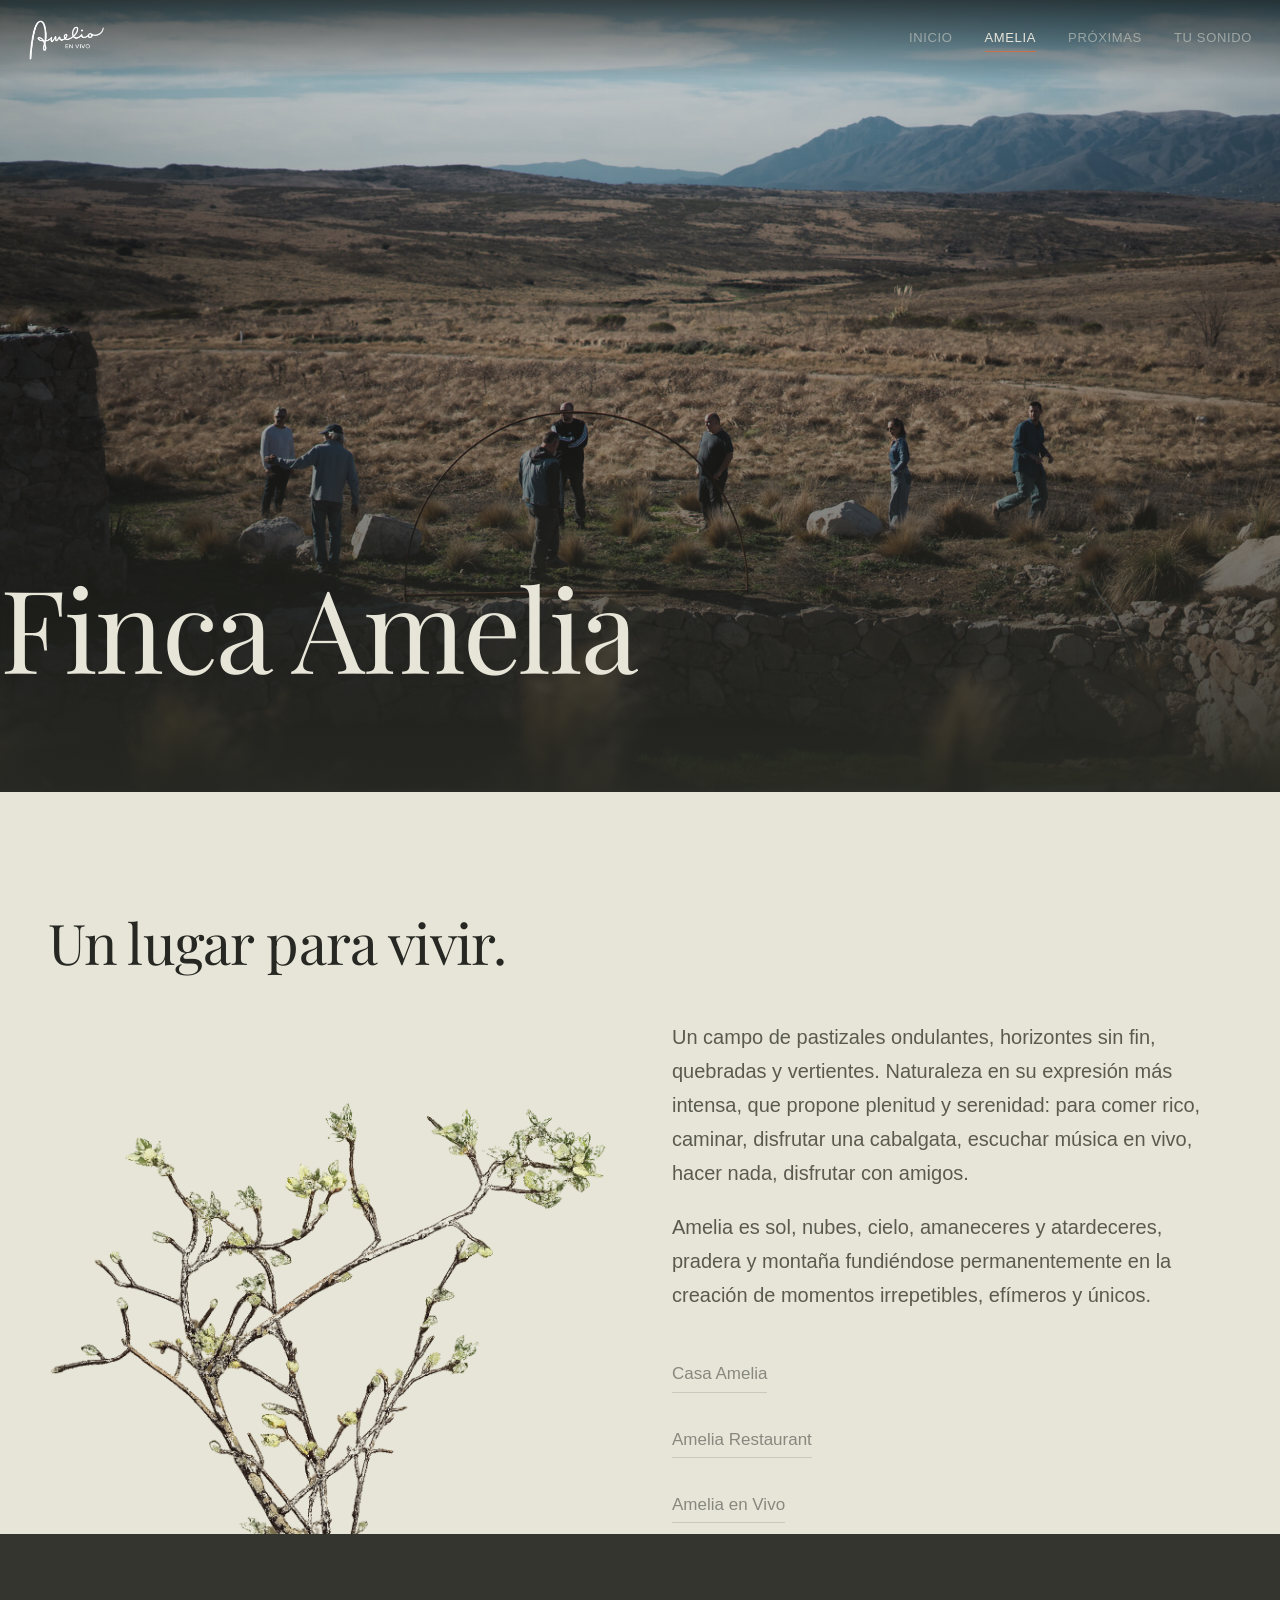
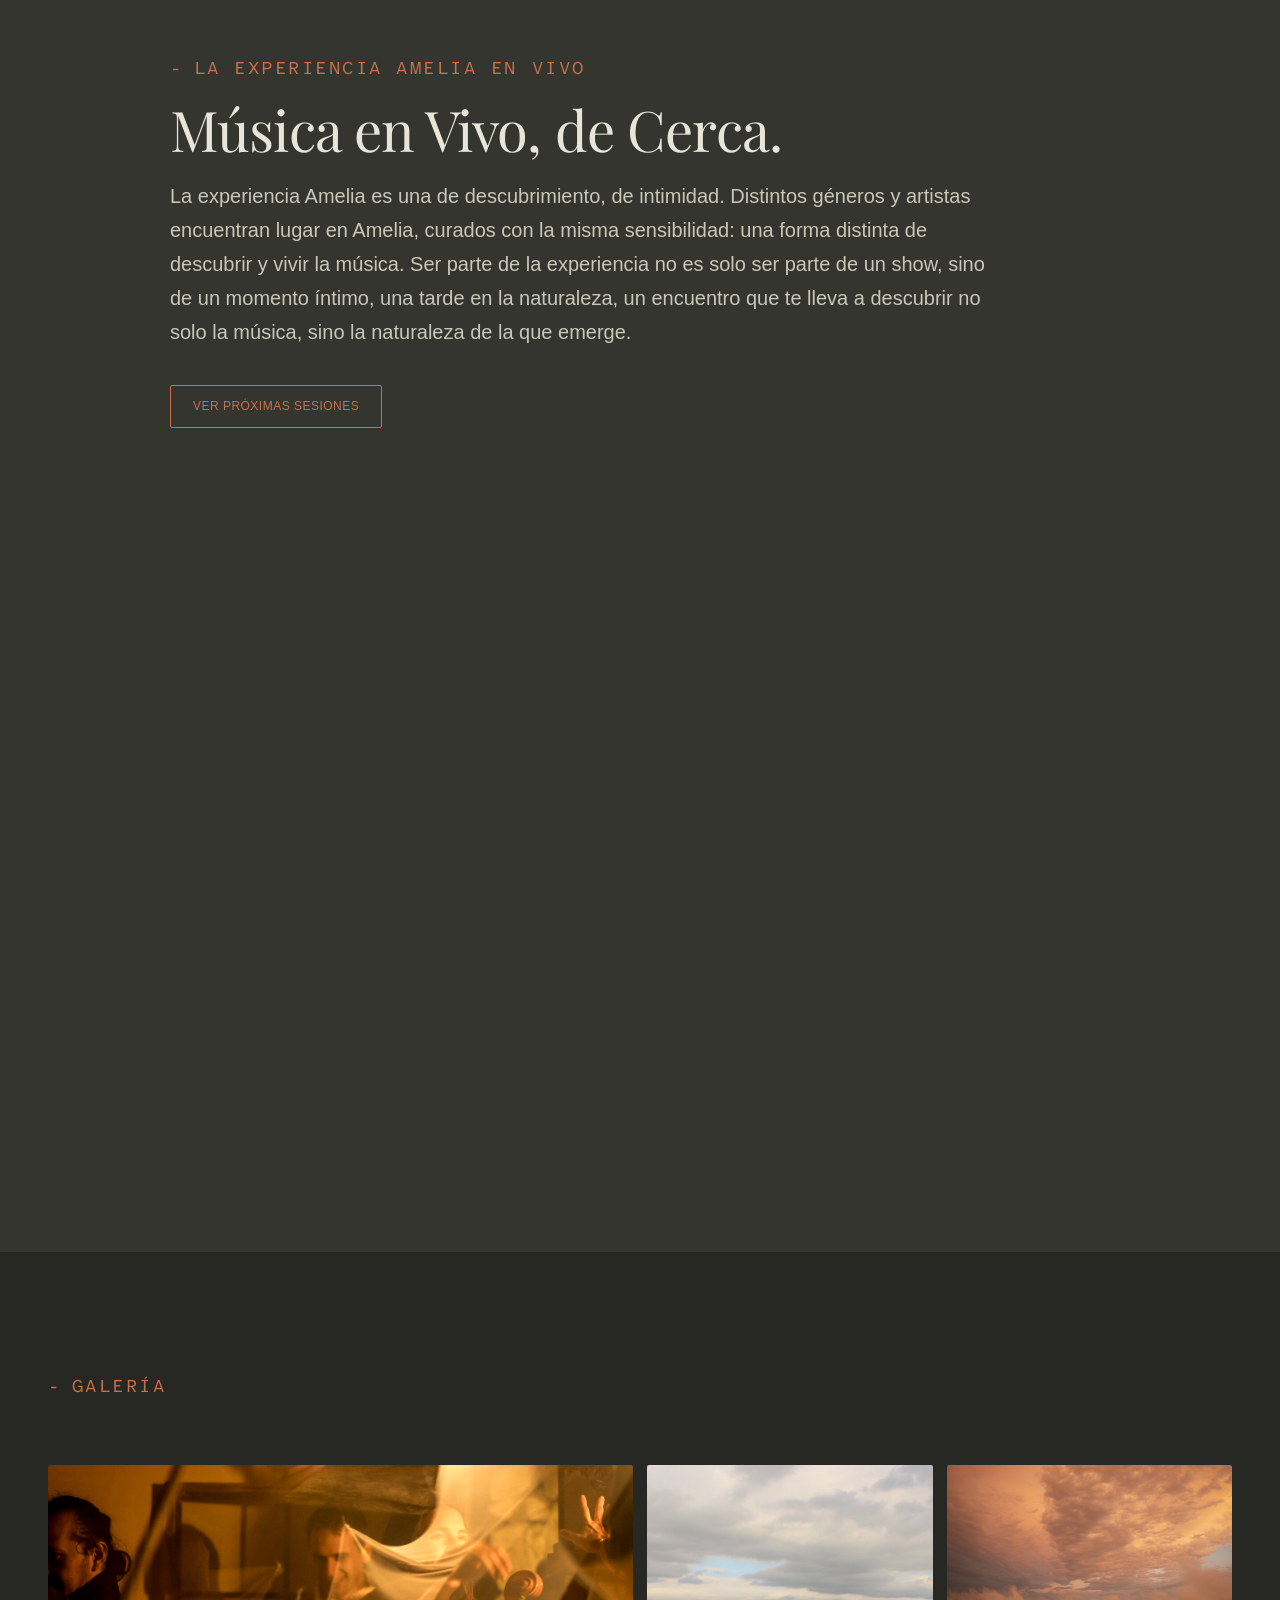
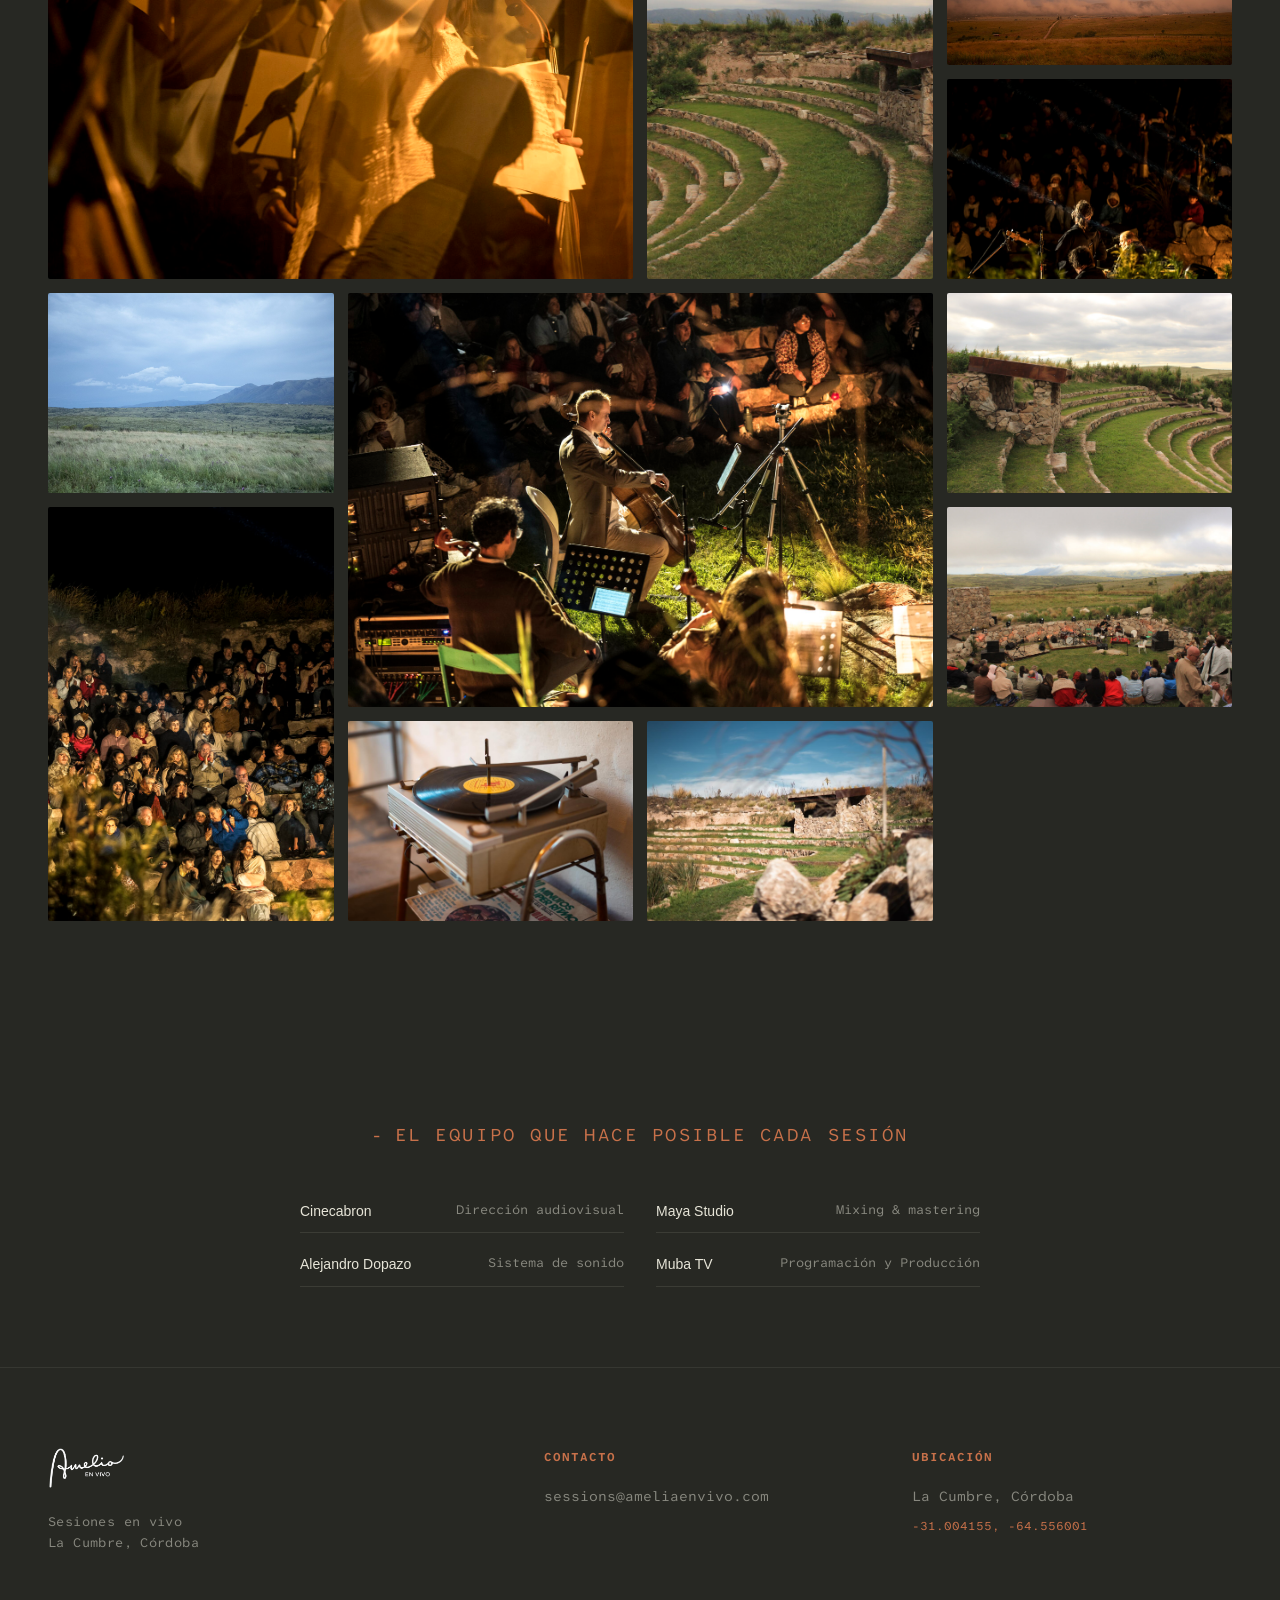
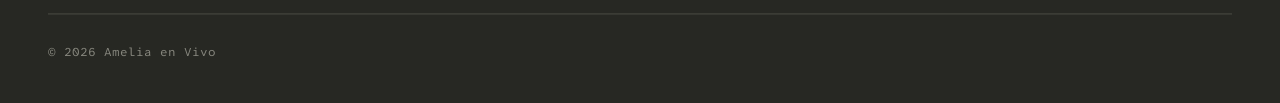
==== commit d17e14f9: "31/08/26 - 3" ====
--- a/web/about.html
+++ b/web/about.html
@@ -35,11 +35,12 @@
 </header>
 
 <!-- FINCA AMELIA -->
-<section class="bg-beige section-pad reveal">
+<section class="bg-beige section-pad finca-section reveal">
   <div class="wrap">
-    <div class="grid-2" style="margin-top:0;">
-      <div>
-        <h2>Un lugar para vivir.</h2>
+    <h2 style="margin-bottom:48px;">Un lugar para vivir.</h2>
+    <div class="grid-2 finca-grid" style="margin-top:0;">
+      <div class="finca-tree">
+        <img src="images/arbol-amelia.png" alt="Rama en flor, Amelia">
       </div>
       <div>
         <p class="lead">Un campo de pastizales ondulantes, horizontes sin fin, quebradas y vertientes. Naturaleza en su expresión más intensa, que propone plenitud y serenidad: para comer rico, caminar, disfrutar una cabalgata, escuchar música en vivo, hacer nada, disfrutar con amigos.</p>
--- a/web/css/styles.css
+++ b/web/css/styles.css
@@ -616,6 +616,9 @@
   margin:0 auto;
   text-align:left;
 }
+@media(min-width:960px){
+  .amelia-text-block{ margin-left:calc(50% - 470px); margin-right:auto; }
+}
 .amelia-text-block .friends-list{grid-template-columns:1fr 1fr;}
 .amelia-video-full{
   margin-top:64px;
@@ -627,6 +630,31 @@
   max-height:80vh;
   object-fit:cover;
   display:block;
+}
+
+/* Rama decorativa a la izquierda del texto; termina justo donde
+   empieza la sección oscura siguiente (padding-bottom en 0). */
+.finca-section{
+  padding-bottom:0;
+}
+.finca-grid{
+  align-items:stretch;
+}
+.finca-tree{
+  position:relative;
+  min-height:220px;
+}
+.finca-tree img{
+  position:absolute;
+  bottom:0;left:0;
+  width:100%;
+  height:auto;
+  display:block;
+}
+@media(max-width:760px){
+  .finca-grid{ align-items:center; }
+  .finca-tree{ position:static; min-height:0; max-width:280px; margin:0 auto; }
+  .finca-tree img{ position:static; width:100%; }
 }
 
 
@@ -800,12 +828,22 @@
   pointer-events:none; /* solo los hijos son clickeables */
 }
 .nav-colors-logo,
-.nav-colors-burger{
+.nav-colors-right{
   pointer-events:all;
 }
 .nav-colors-logo{
   display:flex;align-items:center;
 }
+.nav-colors-right{
+  display:flex;align-items:center;gap:22px;
+}
+.nav-colors-social{
+  display:flex;
+  color:rgba(231,229,216,0.75);
+  transition:color .2s;
+}
+.nav-colors-social:hover{color:var(--beige);}
+.nav-colors-social svg{display:block;}
 .nav-colors-burger{
   background:none;border:none;cursor:pointer;
   color:var(--beige);
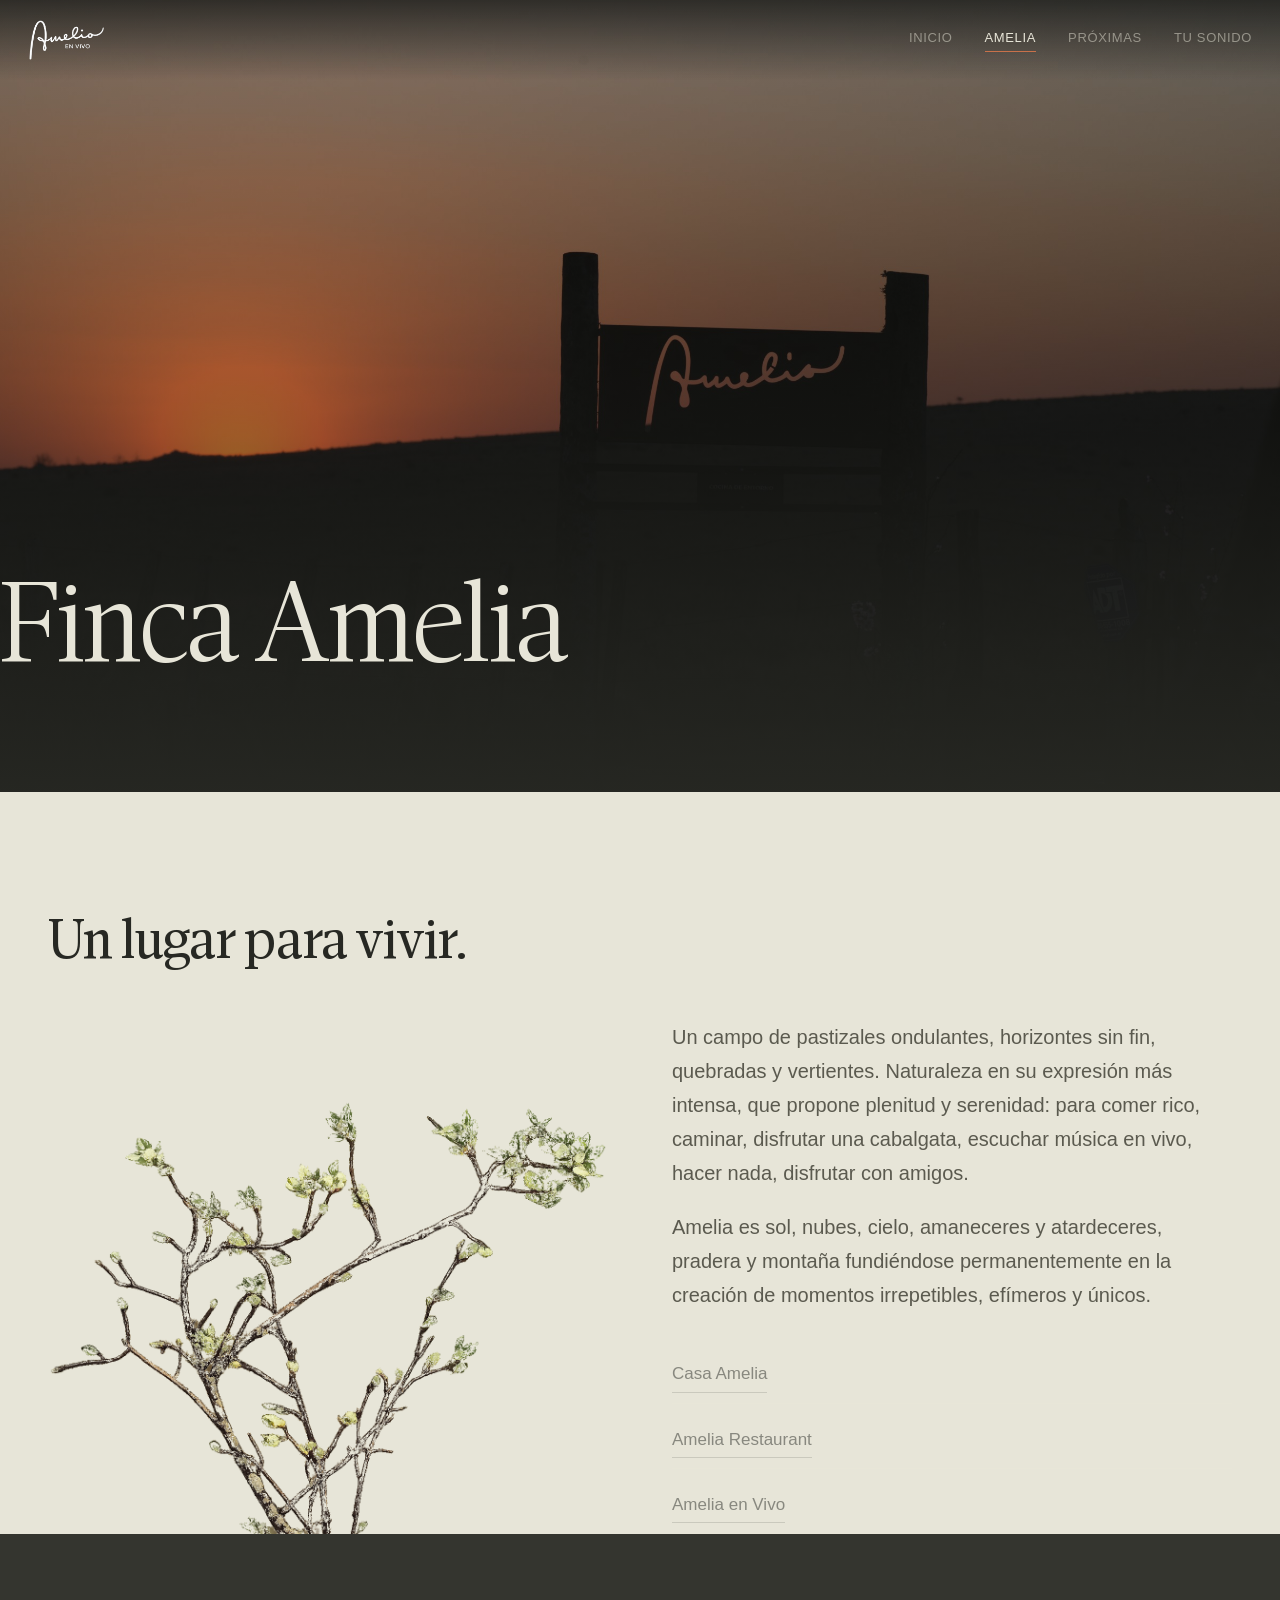
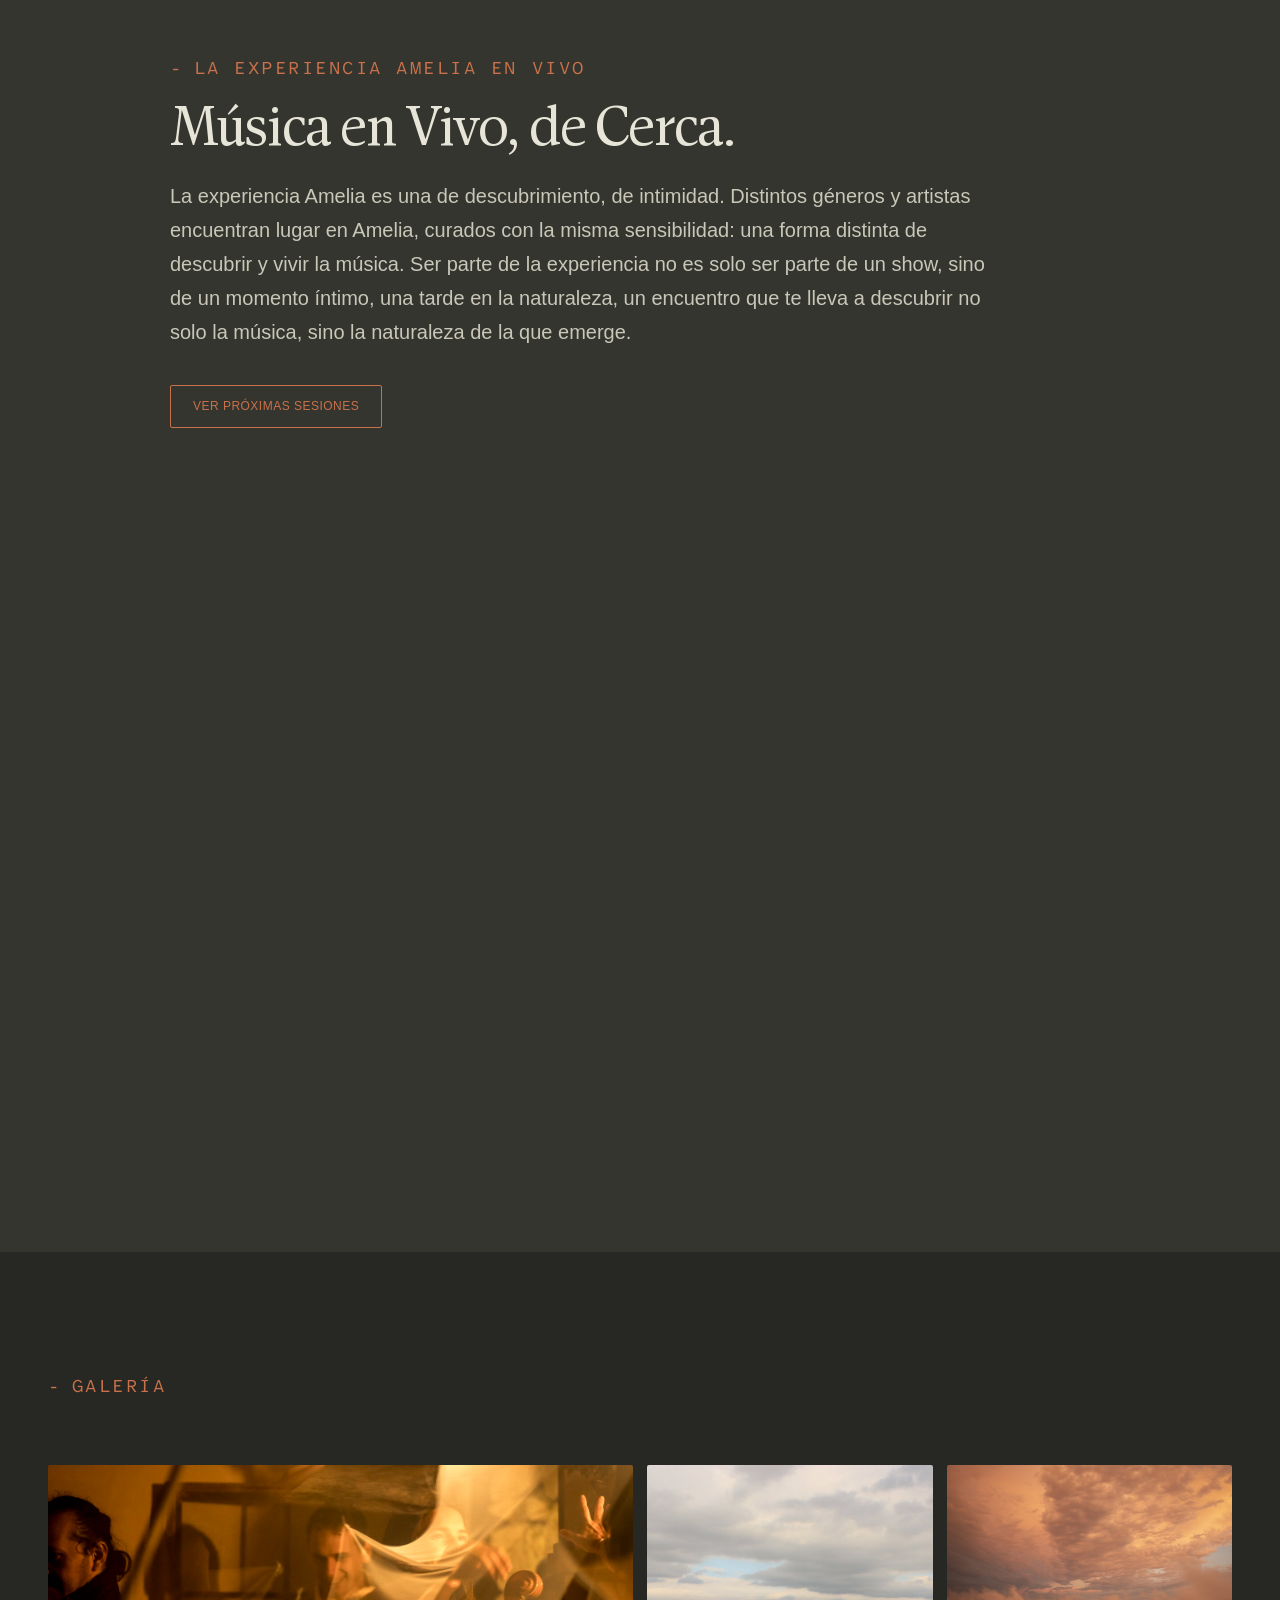
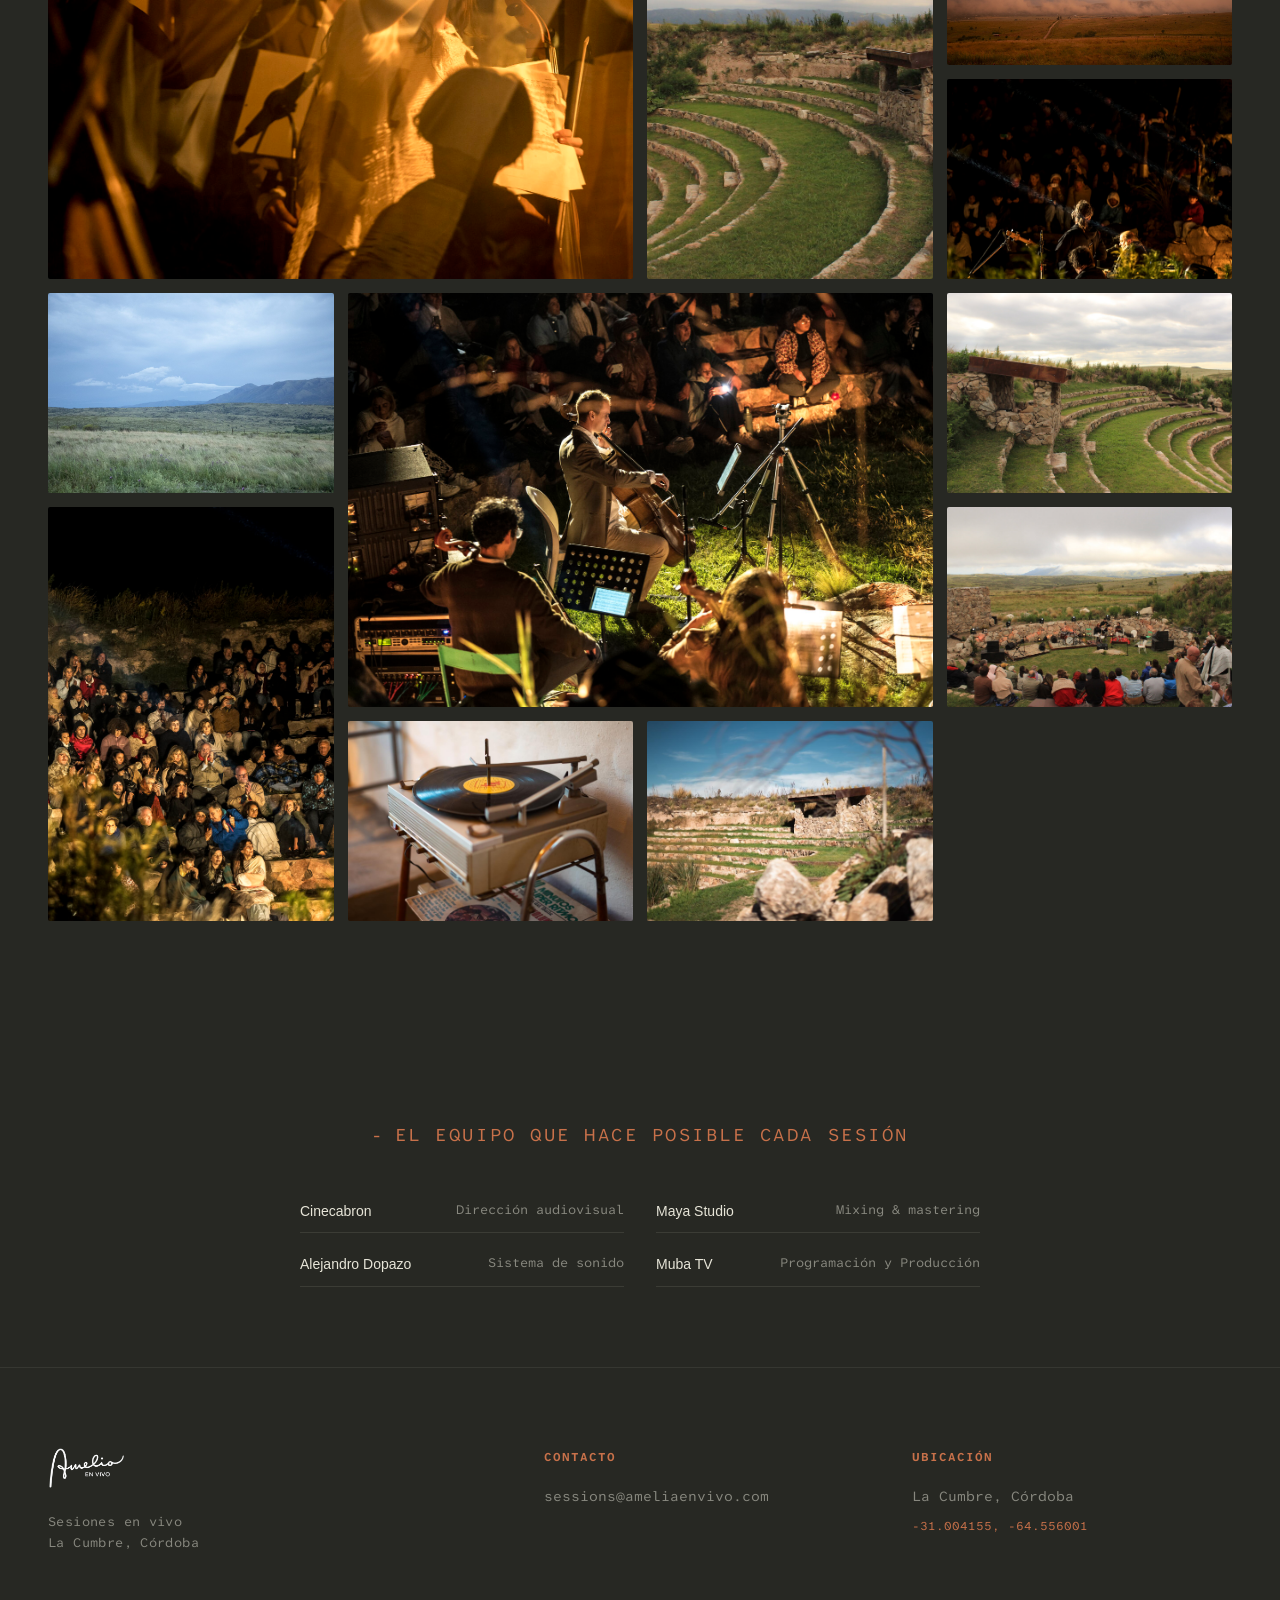
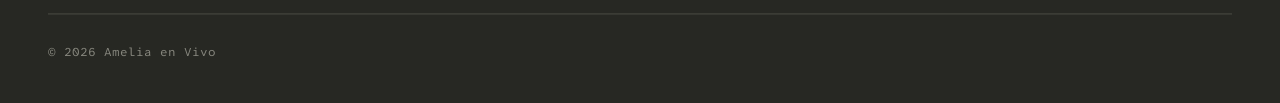
==== commit 361a7086: "Sumar tipografia Antonia, foto de Finca Amelia, tarjeta Coro Caledonia y link Discos - Antonia (H1/H" ====
--- a/web/about.html
+++ b/web/about.html
@@ -28,9 +28,9 @@
 
 <!-- HERO -->
 <header class="hero" style="min-height:88vh;">
-  <div class="hero-bg" style="background-image:url('images/amelia-37.jpg'); background-position:center 40%;"></div>
+  <div class="hero-bg" style="background-image:url('images/finca-amelia-hero.jpg'); background-position:center 40%;"></div>
   <div class="hero-content hero-content-editorial">
-    <h1 style="font-family:var(--serif);font-weight:400;font-size:clamp(52px,9vw,120px);color:var(--beige);letter-spacing:-0.02em;line-height:1;">Finca Amelia</h1>
+    <h1 style="font-weight:400;font-size:clamp(52px,9vw,120px);color:var(--beige);letter-spacing:-0.02em;line-height:1;">Finca Amelia</h1>
   </div>
 </header>
 
--- a/web/css/styles.css
+++ b/web/css/styles.css
@@ -1,6 +1,54 @@
-/* Fonts: Atkinson Hyperlegible Mono (libre) + Playfair Display como fallback de Antonia */
-/* Para producción: reemplazar Playfair Display por Antonia (licencia Atipo) via @font-face */
-@import url('https://fonts.googleapis.com/css2?family=Atkinson+Hyperlegible+Mono:ital,wght@0,100..900;1,100..900&family=Playfair+Display:ital,wght@0,400;0,500;0,600;1,400;1,500&display=swap');
+/* Fonts: Atkinson Hyperlegible Mono (libre) + Antonia (licencia Atipo, cortes ópticos H1/H2/H3/Text) */
+@import url('https://fonts.googleapis.com/css2?family=Atkinson+Hyperlegible+Mono:ital,wght@0,100..900;1,100..900&display=swap');
+
+@font-face{
+  font-family:'AntoniaH1';
+  src:url('../fonts/AntoniaH1-Regular.woff2') format('woff2'),
+      url('../fonts/AntoniaH1-Regular.woff') format('woff');
+  font-weight:400;font-style:normal;font-display:swap;
+}
+@font-face{
+  font-family:'AntoniaH1';
+  src:url('../fonts/AntoniaH1-RegularItalic.woff2') format('woff2'),
+      url('../fonts/AntoniaH1-RegularItalic.woff') format('woff');
+  font-weight:400;font-style:italic;font-display:swap;
+}
+@font-face{
+  font-family:'AntoniaH2';
+  src:url('../fonts/AntoniaH2-Regular.woff2') format('woff2'),
+      url('../fonts/AntoniaH2-Regular.woff') format('woff');
+  font-weight:400;font-style:normal;font-display:swap;
+}
+@font-face{
+  font-family:'AntoniaH2';
+  src:url('../fonts/AntoniaH2-RegularItalic.woff2') format('woff2'),
+      url('../fonts/AntoniaH2-RegularItalic.woff') format('woff');
+  font-weight:400;font-style:italic;font-display:swap;
+}
+@font-face{
+  font-family:'AntoniaH3';
+  src:url('../fonts/AntoniaH3-Regular.woff2') format('woff2'),
+      url('../fonts/AntoniaH3-Regular.woff') format('woff');
+  font-weight:400;font-style:normal;font-display:swap;
+}
+@font-face{
+  font-family:'AntoniaH3';
+  src:url('../fonts/AntoniaH3-RegularItalic.woff2') format('woff2'),
+      url('../fonts/AntoniaH3-RegularItalic.woff') format('woff');
+  font-weight:400;font-style:italic;font-display:swap;
+}
+@font-face{
+  font-family:'AntoniaText';
+  src:url('../fonts/AntoniaText-Regular.woff2') format('woff2'),
+      url('../fonts/AntoniaText-Regular.woff') format('woff');
+  font-weight:400;font-style:normal;font-display:swap;
+}
+@font-face{
+  font-family:'AntoniaText';
+  src:url('../fonts/AntoniaText-RegularItalic.woff2') format('woff2'),
+      url('../fonts/AntoniaText-RegularItalic.woff') format('woff');
+  font-weight:400;font-style:italic;font-display:swap;
+}
 
 :root{
   --black: #272823;
@@ -19,7 +67,10 @@
   --blue-brand: #628599; /* Azul-gris oficial brandbook */
   --amber: #E7B05F;     /* Ámbar (reservado) */
 
-  --serif: 'Antonia', 'Playfair Display', Georgia, serif;  /* Antonia via @font-face cuando tengas la licencia */
+  --serif: 'AntoniaH2', Georgia, serif;
+  --serif-h1: 'AntoniaH1', Georgia, serif;
+  --serif-h3: 'AntoniaH3', Georgia, serif;
+  --serif-text: 'AntoniaText', Georgia, serif;
   --sans: 'Helvetica Neue', Helvetica, Arial, sans-serif;
   --mono: 'Atkinson Hyperlegible Mono', 'Courier New', monospace;
 
@@ -71,9 +122,9 @@
   line-height:1.08;
   letter-spacing:-0.01em;
 }
-h1{font-size:clamp(44px,7.5vw,96px); letter-spacing:-0.02em;}
+h1{font-family:var(--serif-h1); font-size:clamp(44px,7.5vw,96px); letter-spacing:-0.02em;}
 h2{font-size:clamp(32px,4.5vw,56px); letter-spacing:-0.015em;}
-h3{font-size:clamp(21px,2.4vw,30px);font-style:italic;font-weight:400;}
+h3{font-family:var(--serif-h3); font-size:clamp(21px,2.4vw,30px);font-style:italic;font-weight:400;}
 
 p{color:var(--gray);}
 p.lead{font-size:20px;line-height:1.7;color:#C9C7B8; font-weight:300;}
@@ -439,6 +490,7 @@
 .fs-card.fs-beige .fs-top{background:var(--beige);color:var(--black);}
 .fs-card.fs-beige .fs-meta{color:var(--coral-deep);}
 .fs-card.fs-beige .fs-diag{background:var(--coral-deep);opacity:0.5;}
+.fs-card.fs-olive .fs-top{background:var(--olive);color:var(--beige);}
 
 .empty-state{
   padding:140px 0;text-align:center;
@@ -468,7 +520,6 @@
 }
 .field.has-error input,
 .field.has-error textarea{border-bottom-color:#A23E1D;}
-.field.has-error .upload-box{border-color:#A23E1D;}
 .field.has-error .field-error-msg{display:block;}
 .form-banner{
   display:none;
@@ -480,17 +531,6 @@
 .form-banner.success{
   border-color:var(--green);color:var(--green);background:rgba(69,91,92,0.08);
 }
-.upload-box{
-  border:1px dashed rgba(39,40,35,0.25);
-  border-radius:2px;padding:48px;text-align:center;
-  font-family:var(--mono);font-size:13px;color:var(--gray);
-  cursor:pointer;transition:border-color .2s;
-}
-.upload-box:hover{border-color:var(--accent);}
-.upload-box .plus{font-size:28px;color:var(--accent);display:block;margin-bottom:10px;}
-.file-types{list-style:none;margin-top:16px;}
-.file-types li{font-size:14px;color:var(--gray);padding:4px 0;}
-.file-types li::before{content:'· ';color:var(--accent);}
 .submit-btn{
   width:100%;padding:16px;background:var(--accent);color:var(--black);
   border:none;font-family:var(--sans);font-size:13px;letter-spacing:0.08em;
@@ -598,7 +638,7 @@
   pointer-events:none;
 }
 .cd-overlay-artist{
-  font-family:var(--serif);font-style:italic;font-size:17px;
+  font-family:var(--serif-text);font-style:italic;font-size:17px;
   color:var(--beige);
   text-shadow:0 1px 6px rgba(0,0,0,0.7);
   line-height:1.2;
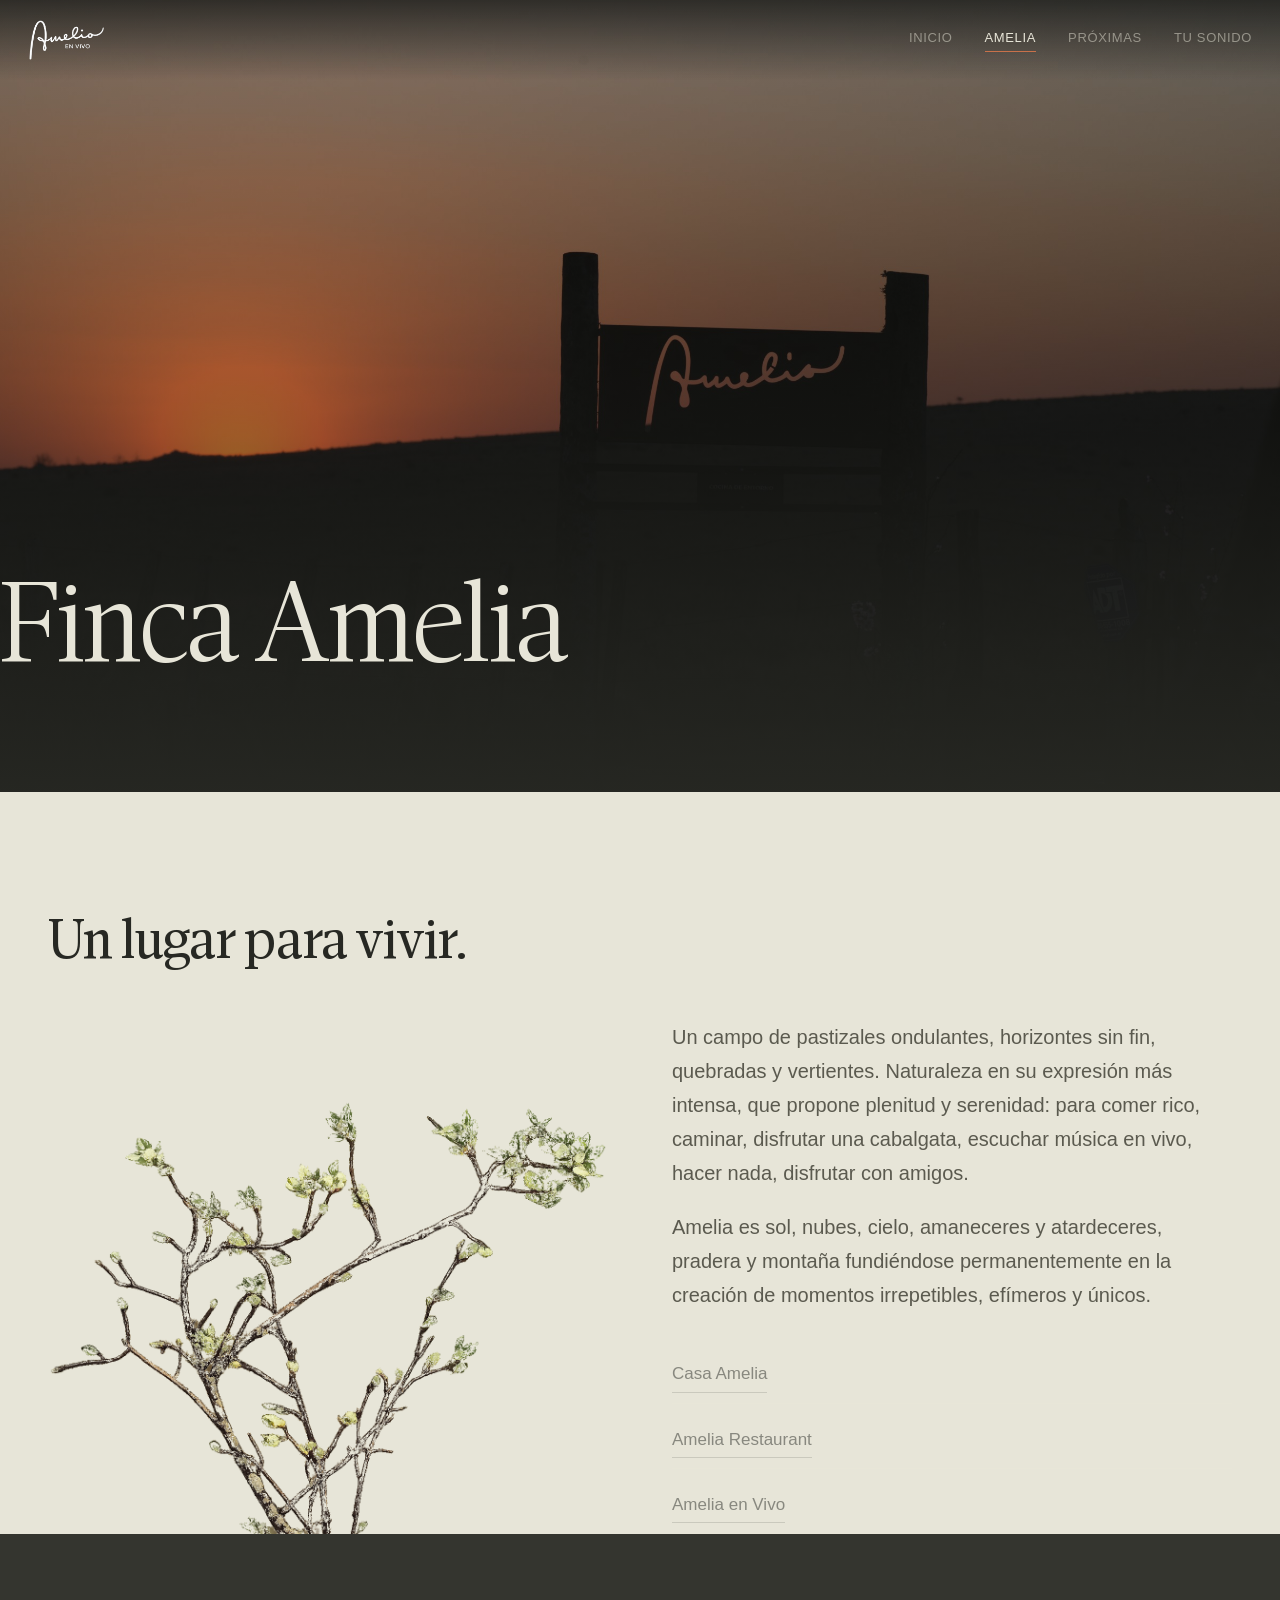
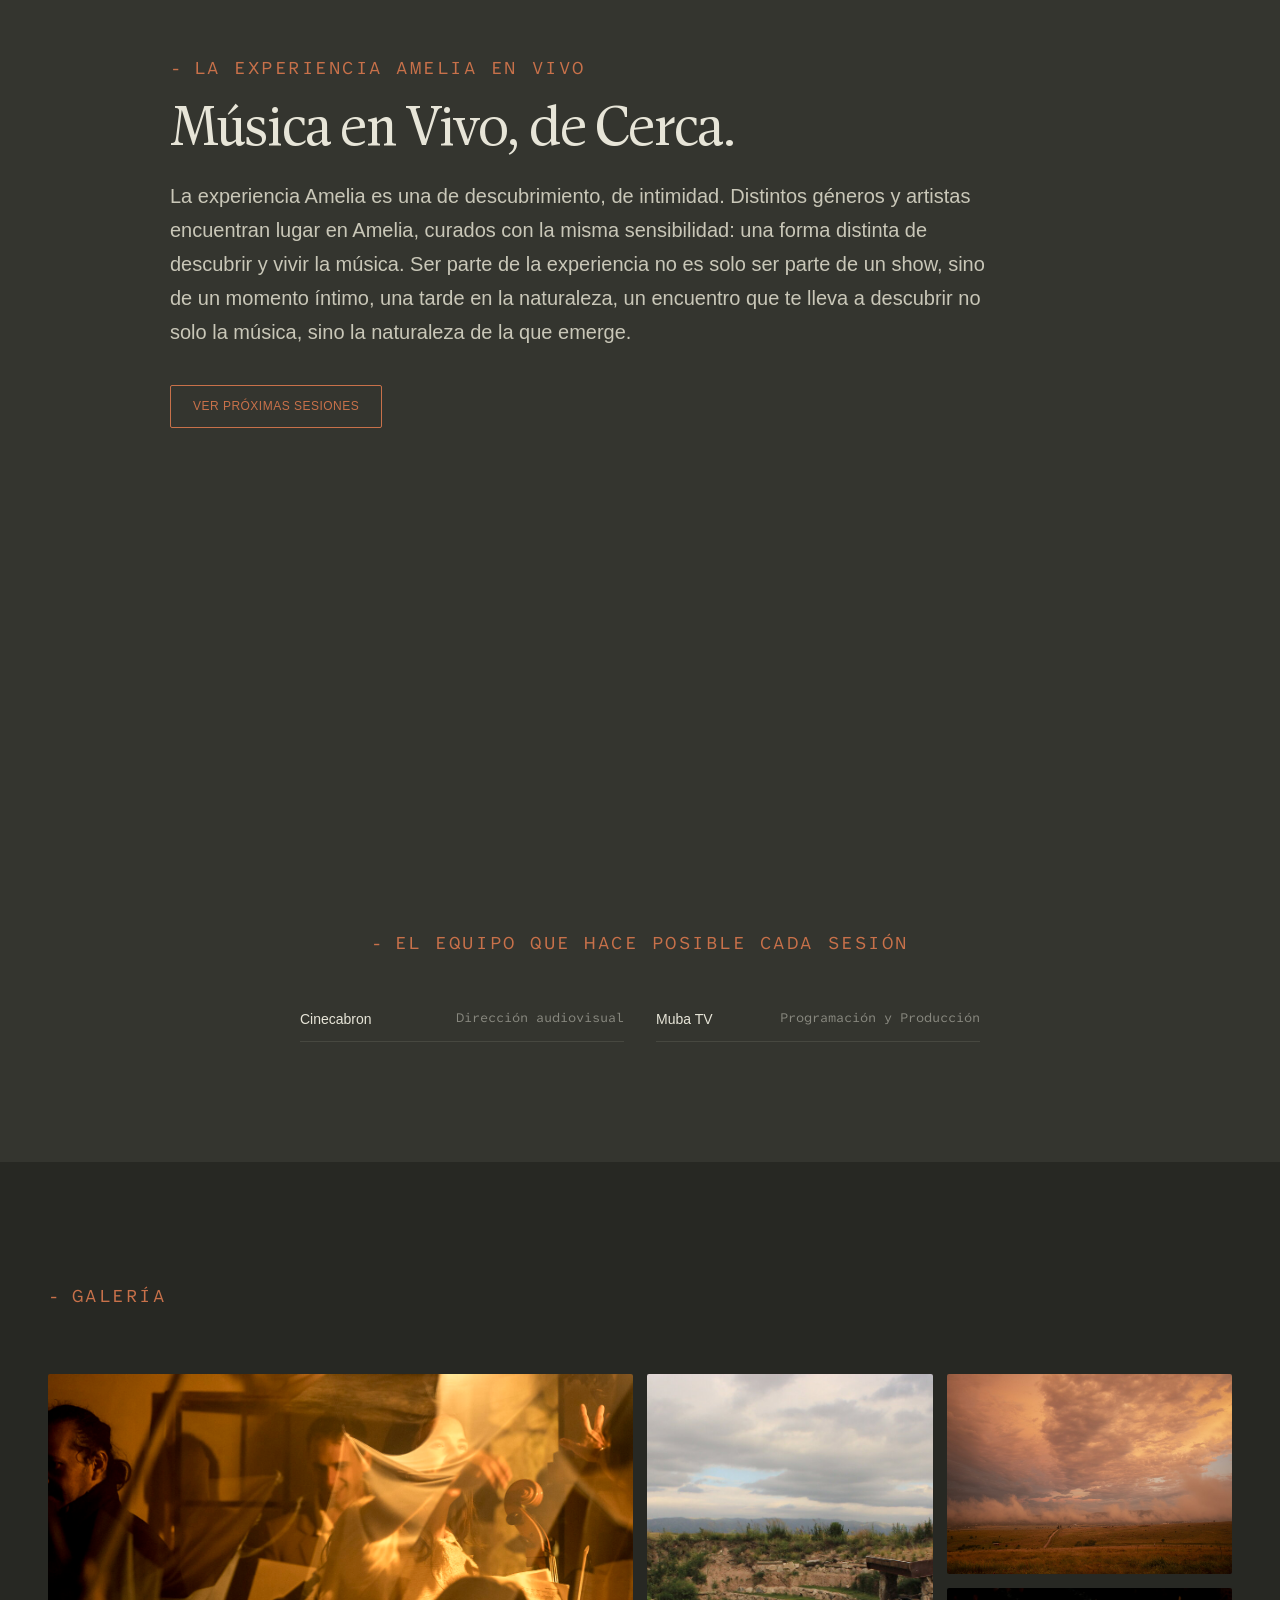
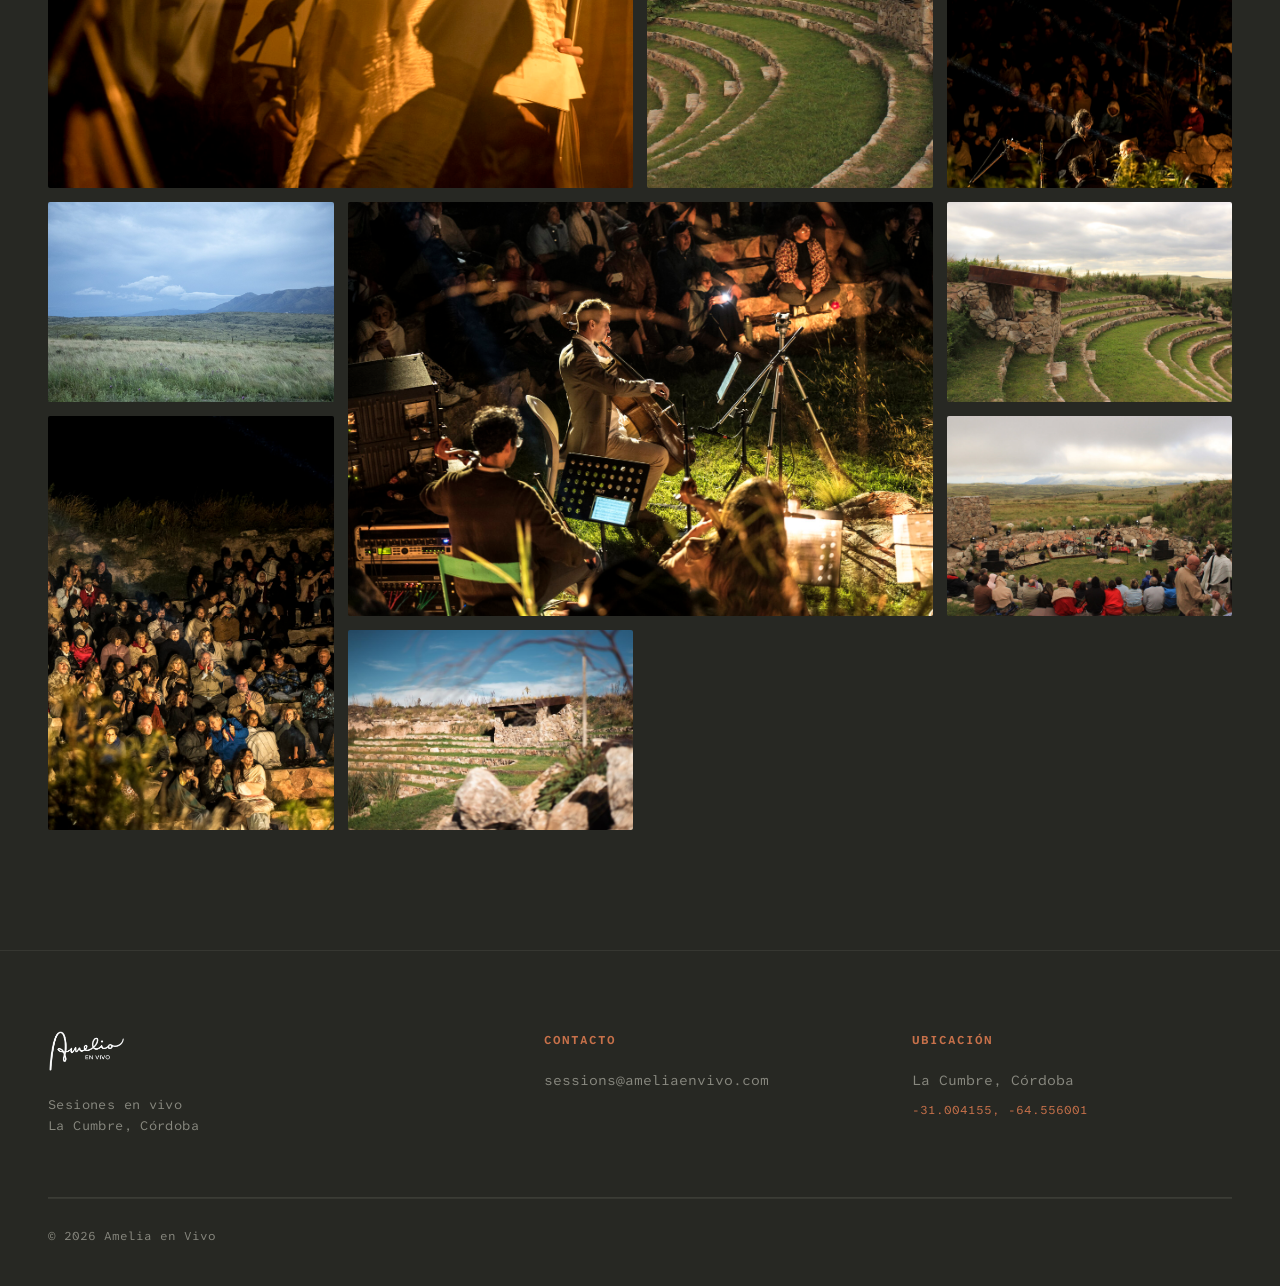
==== commit 6a2ad4fc: "03/08/2026" ====
--- a/web/about.html
+++ b/web/about.html
@@ -72,6 +72,13 @@
       <source src="video/reel-amelia.mp4" type="video/mp4">
     </video>
   </div>
+  <div class="wrap" style="text-align:center;margin-top:32px;">
+    <div class="eyebrow" style="justify-content:center;">El equipo que hace posible cada sesión</div>
+    <div class="friends-list" style="max-width:680px;margin:40px auto 0;">
+      <div><b>Cinecabron</b><a href="https://cinecabronproducciones.com.ar/" target="_blank" rel="noopener">Dirección audiovisual</a></div>
+      <div><b>Muba TV</b><a href="https://www.muba.tv/" target="_blank" rel="noopener">Programación y Producción</a></div>
+    </div>
+  </div>
 </section>
 
 <!-- GALERÍA -->
@@ -91,7 +98,6 @@
       <img class="lightbox-trigger" src="images/anfiteatro-vacio-02.jpg" alt="Gradas de piedra del anfiteatro al atardecer">
       <img class="g-tall lightbox-trigger" src="images/show-noche-publico-02.jpg" alt="Público aplaudiendo en una sesión nocturna">
       <img class="lightbox-trigger" src="images/anfiteatro-vacio-03.jpg" alt="Vista panorámica del anfiteatro">
-      <img class="lightbox-trigger" src="images/amelia-29.jpg" alt="Amelia">
       <img class="lightbox-trigger" src="images/amelia-33.jpg" alt="Amelia">
     </div>
   </div>
@@ -113,19 +119,6 @@
   </div>
   <div class="lightbox-counter" id="lightboxCounter"></div>
 </div>
-
-<!-- EQUIPO -->
-<section class="bg-black section-pad-sm reveal">
-  <div class="wrap" style="text-align:center;">
-    <div class="eyebrow" style="justify-content:center;">El equipo que hace posible cada sesión</div>
-    <div class="friends-list" style="max-width:680px;margin:40px auto 0;">
-      <div><b>Cinecabron</b><a href="https://cinecabronproducciones.com.ar/" target="_blank" rel="noopener">Dirección audiovisual</a></div>
-      <div><b>Maya Studio</b><a href="https://www.instagram.com/maya_studiocba/?hl=es" target="_blank" rel="noopener">Mixing &amp; mastering</a></div>
-      <div><b>Alejandro Dopazo</b><a href="https://www.instagram.com/aledopazo/" target="_blank" rel="noopener">Sistema de sonido</a></div>
-      <div><b>Muba TV</b><a href="https://www.muba.tv/" target="_blank" rel="noopener">Programación y Producción</a></div>
-    </div>
-  </div>
-</section>
 
 <footer>
   <div class="wrap">
--- a/web/css/styles.css
+++ b/web/css/styles.css
@@ -360,6 +360,25 @@
 }
 .carousel-nav button:hover{border-color:var(--accent);color:var(--accent);}
 
+/* Flechas del carrusel de próximas sesiones: a la altura de la foto, una a cada lado */
+.fs-carousel-wrap .carousel-nav{
+  position:absolute;
+  top:374px;
+  transform:translateY(-50%);
+  left:0;right:0;
+  margin-top:0;
+  justify-content:space-between;
+  padding:0 4px;
+  pointer-events:none;
+  z-index:5;
+}
+.fs-carousel-wrap .carousel-nav button{
+  pointer-events:all;
+  background:rgba(20,21,18,0.6);
+  backdrop-filter:blur(2px);
+  box-shadow:0 6px 18px rgba(0,0,0,0.35);
+}
+
 /* ---------- Galería band (home → galería) ---------- */
 .galeria-band{
   position:relative;display:block;
@@ -399,13 +418,17 @@
 .gallery .g-big{grid-column:span 2;grid-row:span 2;}
 .gallery .g-tall{grid-row:span 2;}
 
-/* ---------- Future Sounds cards - formato brandbook (ticket/phone) ---------- */
+/* ---------- Future Sounds cards - carrusel horizontal ---------- */
 .fs-grid{
-  display:grid;
-  grid-template-columns:repeat(3, 1fr);
-  gap:32px;
-}
+  display:flex;gap:32px;
+  overflow-x:auto;scroll-snap-type:x mandatory;
+  padding:4px 4px 28px;
+  scrollbar-width:none;
+}
+.fs-grid::-webkit-scrollbar{display:none;}
 .fs-card{
+  flex:0 0 380px;
+  scroll-snap-align:start;
   display:flex;flex-direction:column;
   border-radius:28px;
   overflow:hidden;
@@ -485,7 +508,7 @@
 .fs-card:hover .fs-ticket-btn span{color:var(--black);}
 .fs-card .fs-ticket-btn span{transition:color .25s ease;}
 
-.fs-card.fs-coral .fs-top{background:var(--coral);color:#2b1208;}
+.fs-card.fs-coral .fs-top{background:var(--coral);color:#1a0a02;}
 .fs-card.fs-blue .fs-top{background:var(--blue);color:#0d1b22;}
 .fs-card.fs-beige .fs-top{background:var(--beige);color:var(--black);}
 .fs-card.fs-beige .fs-meta{color:var(--coral-deep);}
@@ -572,11 +595,6 @@
 .signature-mark{
   position:absolute;opacity:0.05;pointer-events:none;
   font-family:var(--serif);font-style:italic;
-}
-
-/* ---------- Responsive (tablet) ---------- */
-@media (max-width: 1180px) and (min-width: 981px){
-  .fs-grid{grid-template-columns:repeat(2,1fr);}
 }
 
 /* ---------- Responsive ---------- */
@@ -618,7 +636,8 @@
   .friends-list{grid-template-columns:1fr;}
   .gallery{grid-template-columns:repeat(2,1fr);grid-auto-rows:160px;}
   .gallery .g-big{grid-column:span 2;grid-row:span 1;height:320px;}
-  .fs-grid{grid-template-columns:1fr;gap:28px;}
+  .fs-grid{gap:20px;}
+  .fs-card{flex-basis:84vw;}
   .fs-card .fs-top{min-height:170px;}
   .fs-card .fs-img{height:320px;}
   .form-grid{grid-template-columns:1fr;gap:32px;}
@@ -667,7 +686,7 @@
 }
 .amelia-video-full video{
   width:100%;
-  max-height:80vh;
+  max-height:45vh;
   object-fit:cover;
   display:block;
 }
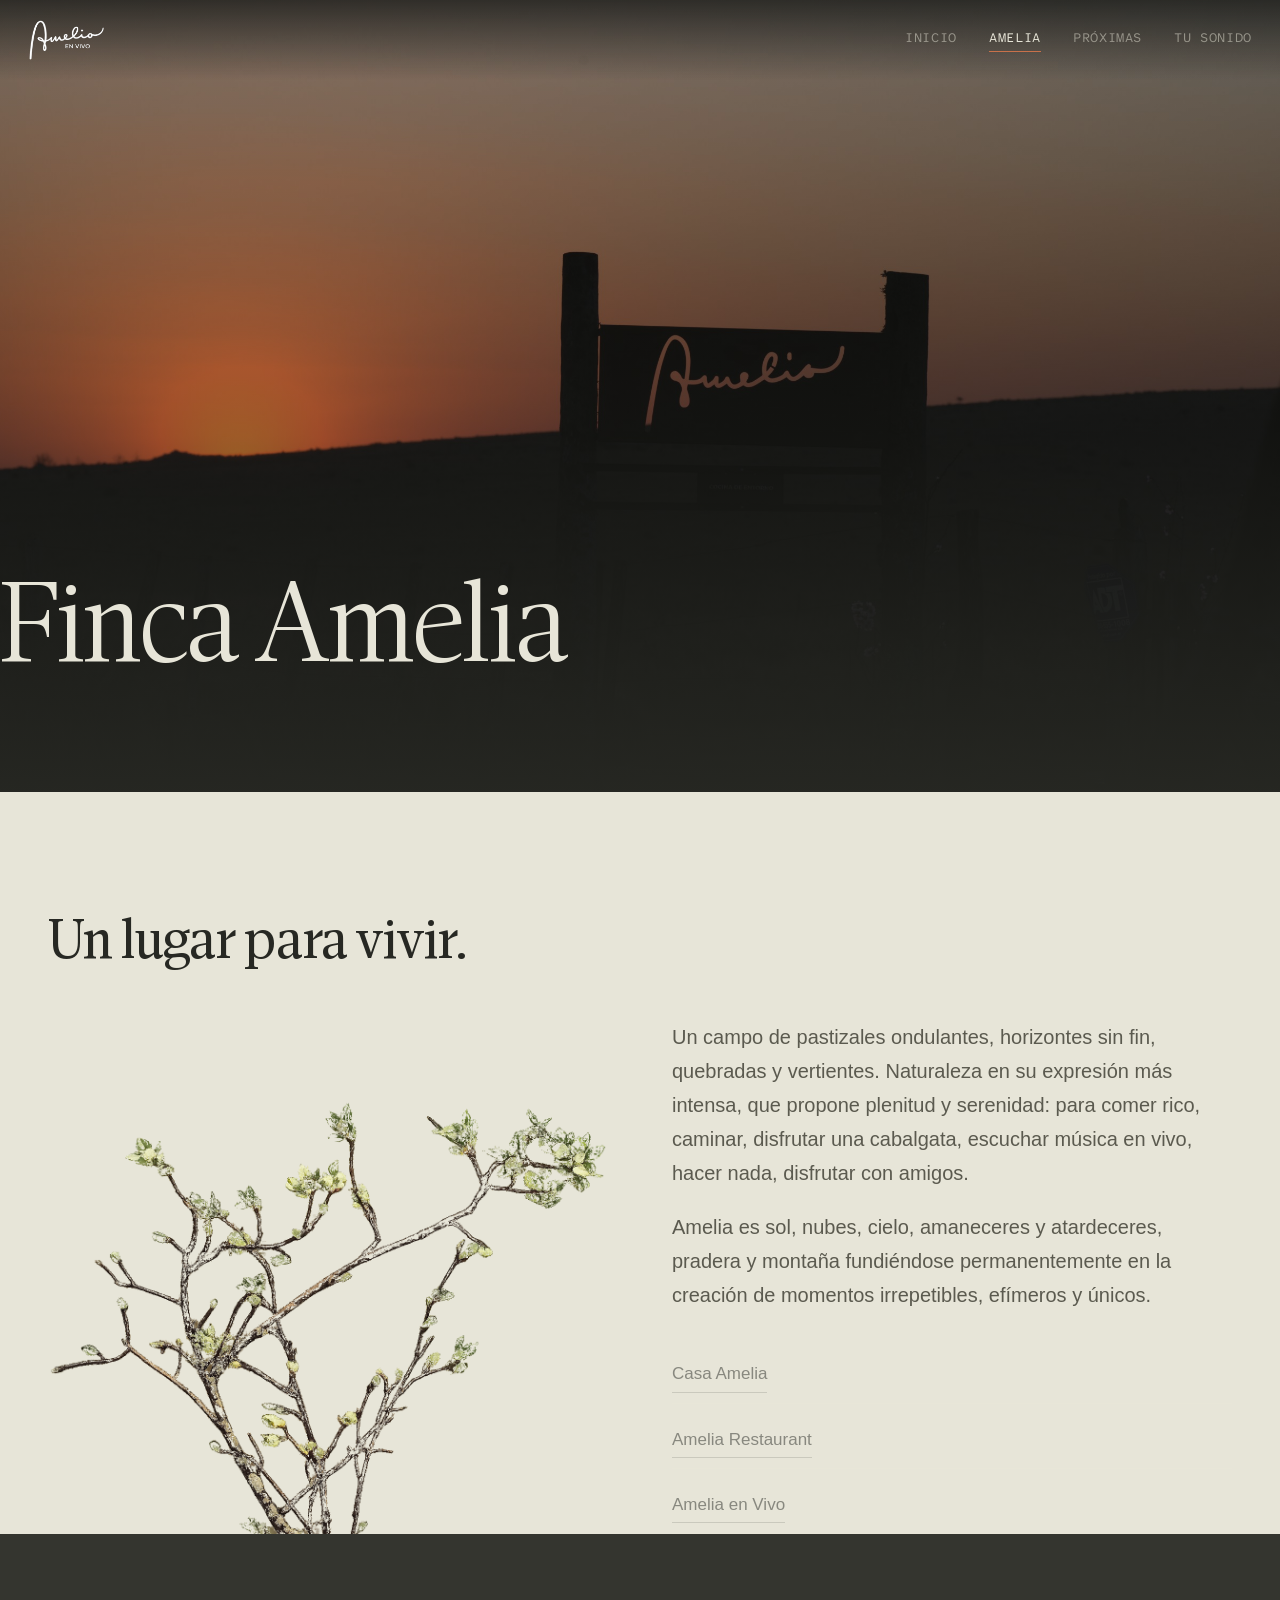
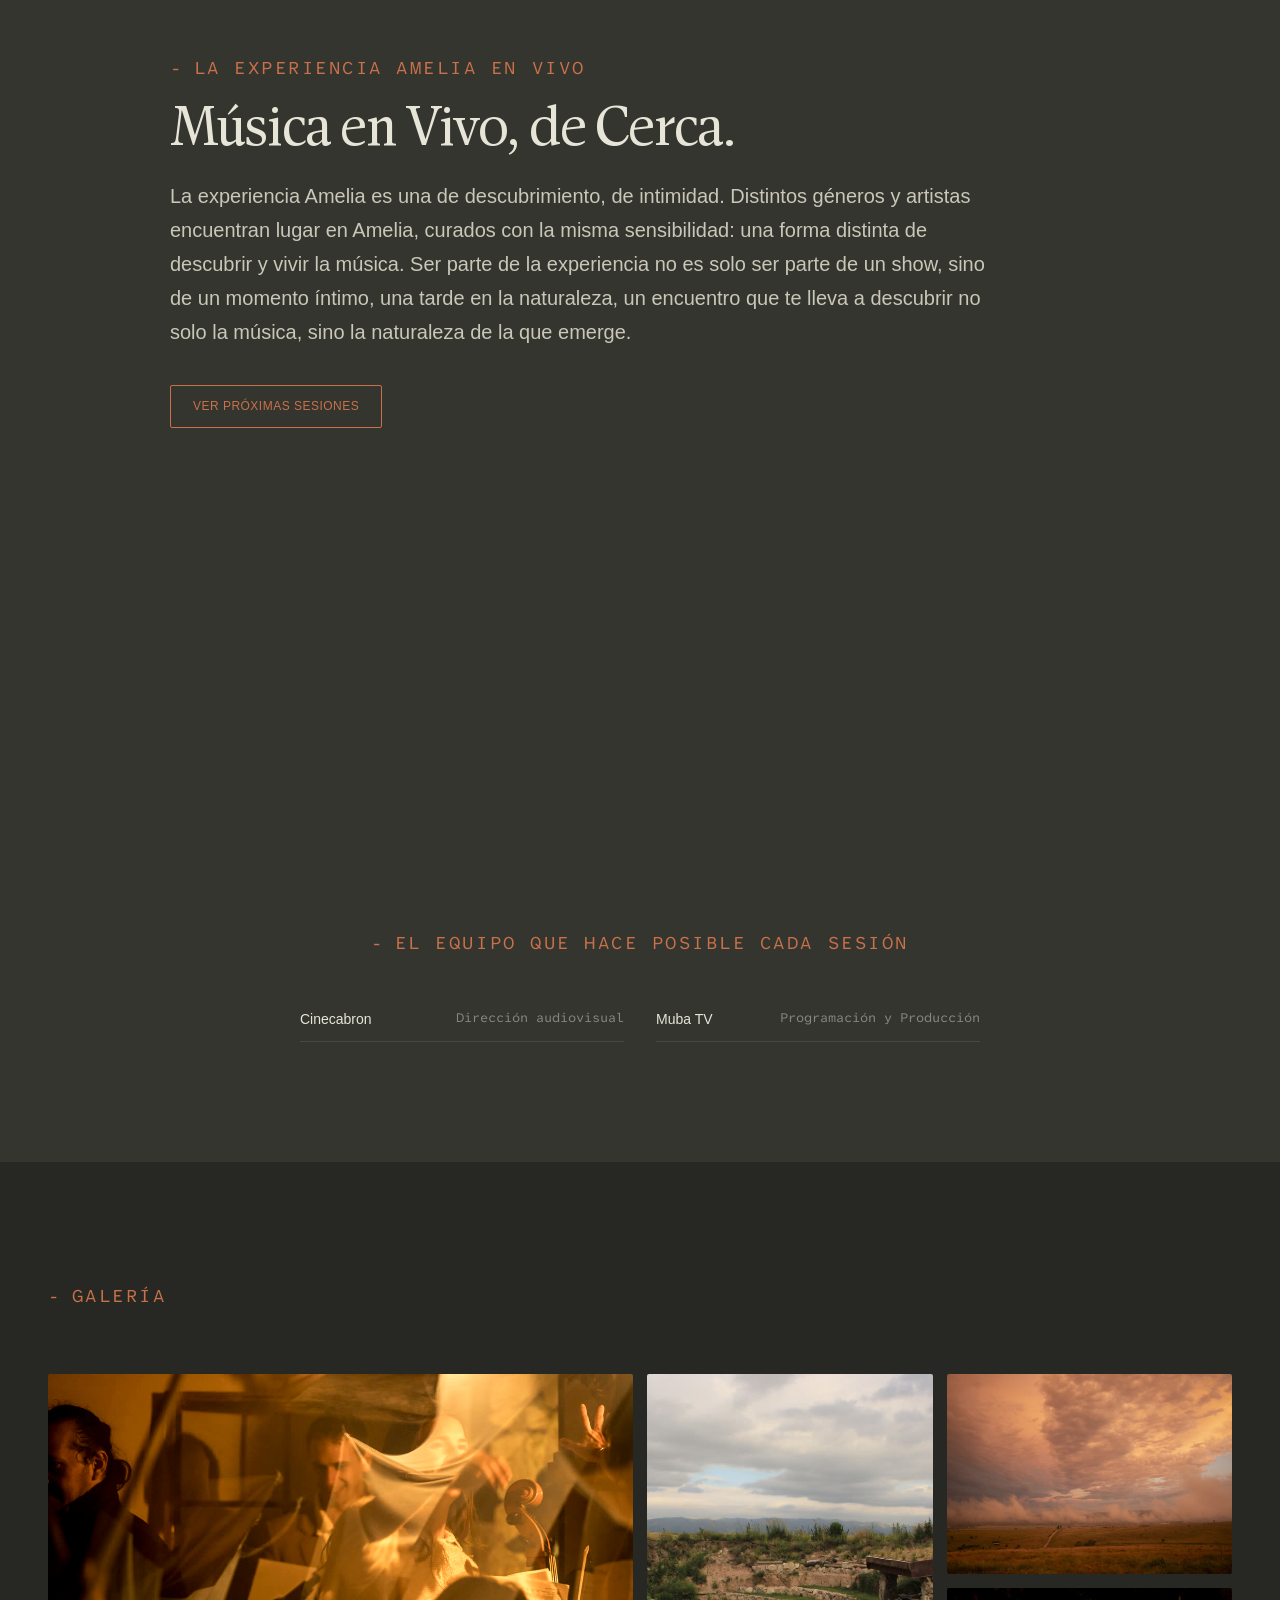
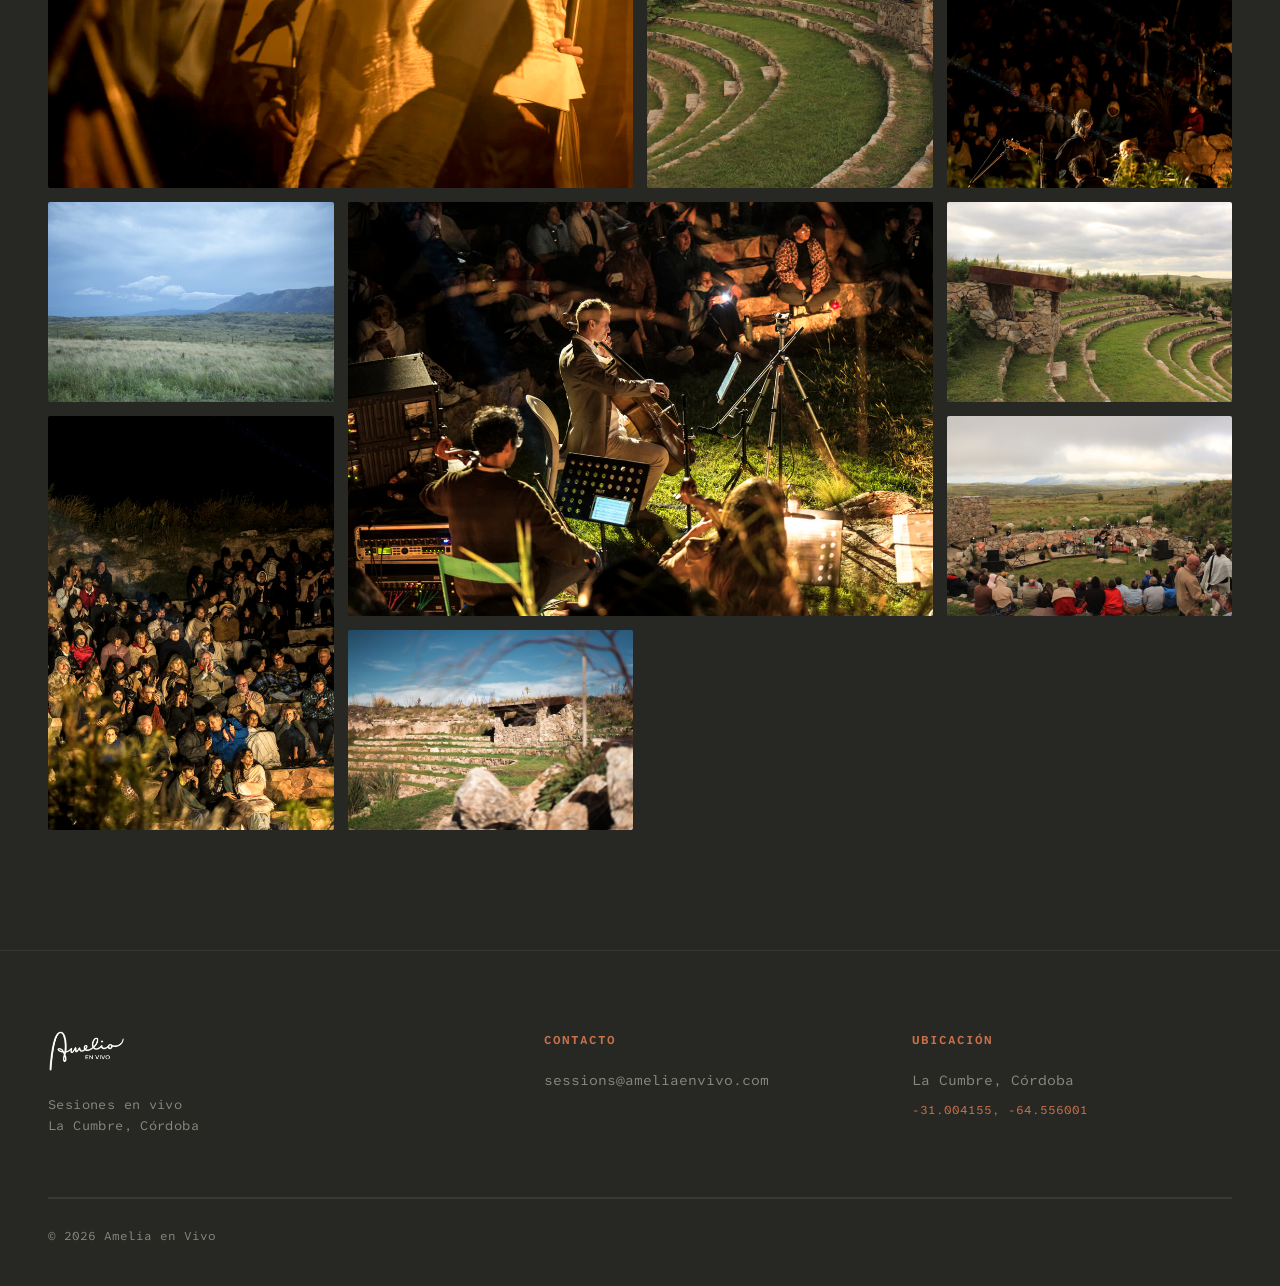
==== commit 35fff24a: "Optimizar imagenes y carga para mejorar velocidad del sitio El hero de Tu Sonido pesaba 19MB (foto s" ====
--- a/web/about.html
+++ b/web/about.html
@@ -11,6 +11,7 @@
 <link rel="apple-touch-icon" sizes="512x512" href="images/favicon-512.png">
 <link rel="preconnect" href="https://fonts.googleapis.com">
 <link rel="preconnect" href="https://fonts.gstatic.com" crossorigin>
+<link rel="stylesheet" href="https://fonts.googleapis.com/css2?family=Atkinson+Hyperlegible+Mono:ital,wght@0,100..900;1,100..900&display=swap">
 <link rel="stylesheet" href="css/styles.css">
 </head>
 <body>
@@ -40,7 +41,7 @@
     <h2 style="margin-bottom:48px;">Un lugar para vivir.</h2>
     <div class="grid-2 finca-grid" style="margin-top:0;">
       <div class="finca-tree">
-        <img src="images/arbol-amelia.png" alt="Rama en flor, Amelia">
+        <img src="images/arbol-amelia.png" alt="Rama en flor, Amelia" loading="lazy" decoding="async">
       </div>
       <div>
         <p class="lead">Un campo de pastizales ondulantes, horizontes sin fin, quebradas y vertientes. Naturaleza en su expresión más intensa, que propone plenitud y serenidad: para comer rico, caminar, disfrutar una cabalgata, escuchar música en vivo, hacer nada, disfrutar con amigos.</p>
@@ -68,7 +69,7 @@
     </div>
   </div>
   <div class="amelia-video-full">
-    <video autoplay muted loop playsinline preload="auto">
+    <video autoplay muted loop playsinline preload="metadata">
       <source src="video/reel-amelia.mp4" type="video/mp4">
     </video>
   </div>
@@ -89,16 +90,16 @@
     </div>
 
     <div class="gallery">
-      <img class="g-big lightbox-trigger" src="images/show-noche-banda.jpg" alt="Sesión en vivo nocturna en el anfiteatro Amelia">
-      <img class="g-tall lightbox-trigger" src="images/anfiteatro-vacio-01.jpg" alt="Anfiteatro de piedra de Amelia en Vivo">
-      <img class="lightbox-trigger" src="images/atardecer-01.jpg" alt="Atardecer en Amelia">
-      <img class="lightbox-trigger" src="images/show-noche-publico-01.jpg" alt="Público disfrutando de una sesión nocturna">
-      <img class="lightbox-trigger" src="images/wide-02.jpg" alt="Vista panorámica de Amelia">
-      <img class="g-big lightbox-trigger" src="images/show-noche-chelista.jpg" alt="Chelista tocando de noche en Amelia en Vivo">
-      <img class="lightbox-trigger" src="images/anfiteatro-vacio-02.jpg" alt="Gradas de piedra del anfiteatro al atardecer">
-      <img class="g-tall lightbox-trigger" src="images/show-noche-publico-02.jpg" alt="Público aplaudiendo en una sesión nocturna">
-      <img class="lightbox-trigger" src="images/anfiteatro-vacio-03.jpg" alt="Vista panorámica del anfiteatro">
-      <img class="lightbox-trigger" src="images/amelia-33.jpg" alt="Amelia">
+      <img loading="lazy" decoding="async" class="g-big lightbox-trigger" src="images/show-noche-banda.jpg" alt="Sesión en vivo nocturna en el anfiteatro Amelia">
+      <img loading="lazy" decoding="async" class="g-tall lightbox-trigger" src="images/anfiteatro-vacio-01.jpg" alt="Anfiteatro de piedra de Amelia en Vivo">
+      <img loading="lazy" decoding="async" class="lightbox-trigger" src="images/atardecer-01.jpg" alt="Atardecer en Amelia">
+      <img loading="lazy" decoding="async" class="lightbox-trigger" src="images/show-noche-publico-01.jpg" alt="Público disfrutando de una sesión nocturna">
+      <img loading="lazy" decoding="async" class="lightbox-trigger" src="images/wide-02.jpg" alt="Vista panorámica de Amelia">
+      <img loading="lazy" decoding="async" class="g-big lightbox-trigger" src="images/show-noche-chelista.jpg" alt="Chelista tocando de noche en Amelia en Vivo">
+      <img loading="lazy" decoding="async" class="lightbox-trigger" src="images/anfiteatro-vacio-02.jpg" alt="Gradas de piedra del anfiteatro al atardecer">
+      <img loading="lazy" decoding="async" class="g-tall lightbox-trigger" src="images/show-noche-publico-02.jpg" alt="Público aplaudiendo en una sesión nocturna">
+      <img loading="lazy" decoding="async" class="lightbox-trigger" src="images/anfiteatro-vacio-03.jpg" alt="Vista panorámica del anfiteatro">
+      <img loading="lazy" decoding="async" class="lightbox-trigger" src="images/amelia-33.jpg" alt="Amelia">
     </div>
   </div>
 </section>
--- a/web/css/styles.css
+++ b/web/css/styles.css
@@ -1,5 +1,4 @@
-/* Fonts: Atkinson Hyperlegible Mono (libre) + Antonia (licencia Atipo, cortes ópticos H1/H2/H3/Text) */
-@import url('https://fonts.googleapis.com/css2?family=Atkinson+Hyperlegible+Mono:ital,wght@0,100..900;1,100..900&display=swap');
+/* Fonts: Atkinson Hyperlegible Mono (libre, cargada via <link> en el <head>) + Antonia (licencia Atipo, cortes ópticos H1/H2/H3/Text) */
 
 @font-face{
   font-family:'AntoniaH1';
@@ -910,6 +909,14 @@
   transition:opacity .2s;
 }
 .nav-colors-burger:hover{opacity:.65;}
+.nav-colors-tickets{
+  font-size:11px;
+  padding:8px 18px;
+}
+
+@media(max-width:600px){
+  .nav-colors-tickets{ padding:7px 14px;font-size:10px; }
+}
 
 /* ═══════════════════════════════════════════════
    OVERLAY MENU
@@ -1004,7 +1011,7 @@
 .hero-colors-bg{
   position:absolute;inset:0;z-index:0;
 }
-.hero-colors-bg video{
+.hero-colors-bg img{
   width:100%;height:100%;
   object-fit:cover;display:block;
 }
@@ -1105,7 +1112,7 @@
   display:flex;align-items:center;gap:32px;
 }
 .nav-inner-links a{
-  font-family:var(--sans);
+  font-family:var(--mono);
   font-size:13px;
   font-weight:400;
   letter-spacing:0.05em;
@@ -1259,3 +1266,63 @@
 .finca-link:hover{
   color:var(--accent);
 }
+
+/* ═══════════════════════════════════════════════
+   LA CUMBRE GASTRONÓMICA — modal (contenido de tercero,
+   deliberadamente fuera del sistema tipográfico/color de Amelia)
+═══════════════════════════════════════════════ */
+.lcg-modal-overlay{
+  position:fixed;inset:0;z-index:600;
+  background:rgba(0,0,0,0.75);
+  display:flex;align-items:center;justify-content:center;
+  padding:20px;
+  opacity:0;visibility:hidden;
+  transition:opacity .3s ease, visibility .3s ease;
+}
+.lcg-modal-overlay.is-open{opacity:1;visibility:visible;}
+.lcg-modal{
+  position:relative;
+  width:100%;max-width:440px;
+  background:var(--black-soft);
+  border-radius:18px;
+  overflow:hidden;
+  box-shadow:0 30px 70px rgba(0,0,0,0.55);
+  transform:translateY(16px);
+  transition:transform .3s ease;
+}
+.lcg-modal-overlay.is-open .lcg-modal{transform:translateY(0);}
+.lcg-modal-close{
+  position:absolute;top:14px;right:14px;z-index:2;
+  width:32px;height:32px;border-radius:50%;
+  background:rgba(0,0,0,0.45);
+  border:none;color:#fff;
+  display:flex;align-items:center;justify-content:center;
+  cursor:pointer;
+  transition:background .2s ease;
+}
+.lcg-modal-close:hover{background:rgba(0,0,0,0.72);}
+.lcg-modal-img{display:block;width:100%;height:auto;}
+.lcg-modal-body{padding:24px 26px 28px;text-align:center;}
+.lcg-modal-title{
+  font-family:var(--sans);font-weight:600;font-size:17px;line-height:1.42;
+  color:var(--beige);margin:0 0 10px;
+}
+.lcg-modal-sub{
+  font-family:var(--sans);font-size:12.5px;line-height:1.5;
+  color:var(--gray);margin:0 0 20px;
+}
+.lcg-modal-cta{
+  display:inline-flex;align-items:center;justify-content:center;
+  font-family:var(--sans);font-size:13px;font-weight:600;letter-spacing:0.02em;
+  color:var(--black);background:var(--beige);
+  padding:12px 26px;border-radius:30px;
+  text-decoration:none;
+  transition:background .2s ease;
+}
+.lcg-modal-cta:hover{background:var(--beige-deep);}
+
+@media (max-width:480px){
+  .lcg-modal{max-width:100%;border-radius:14px;}
+  .lcg-modal-body{padding:20px 18px 24px;}
+  .lcg-modal-title{font-size:15.5px;}
+}
